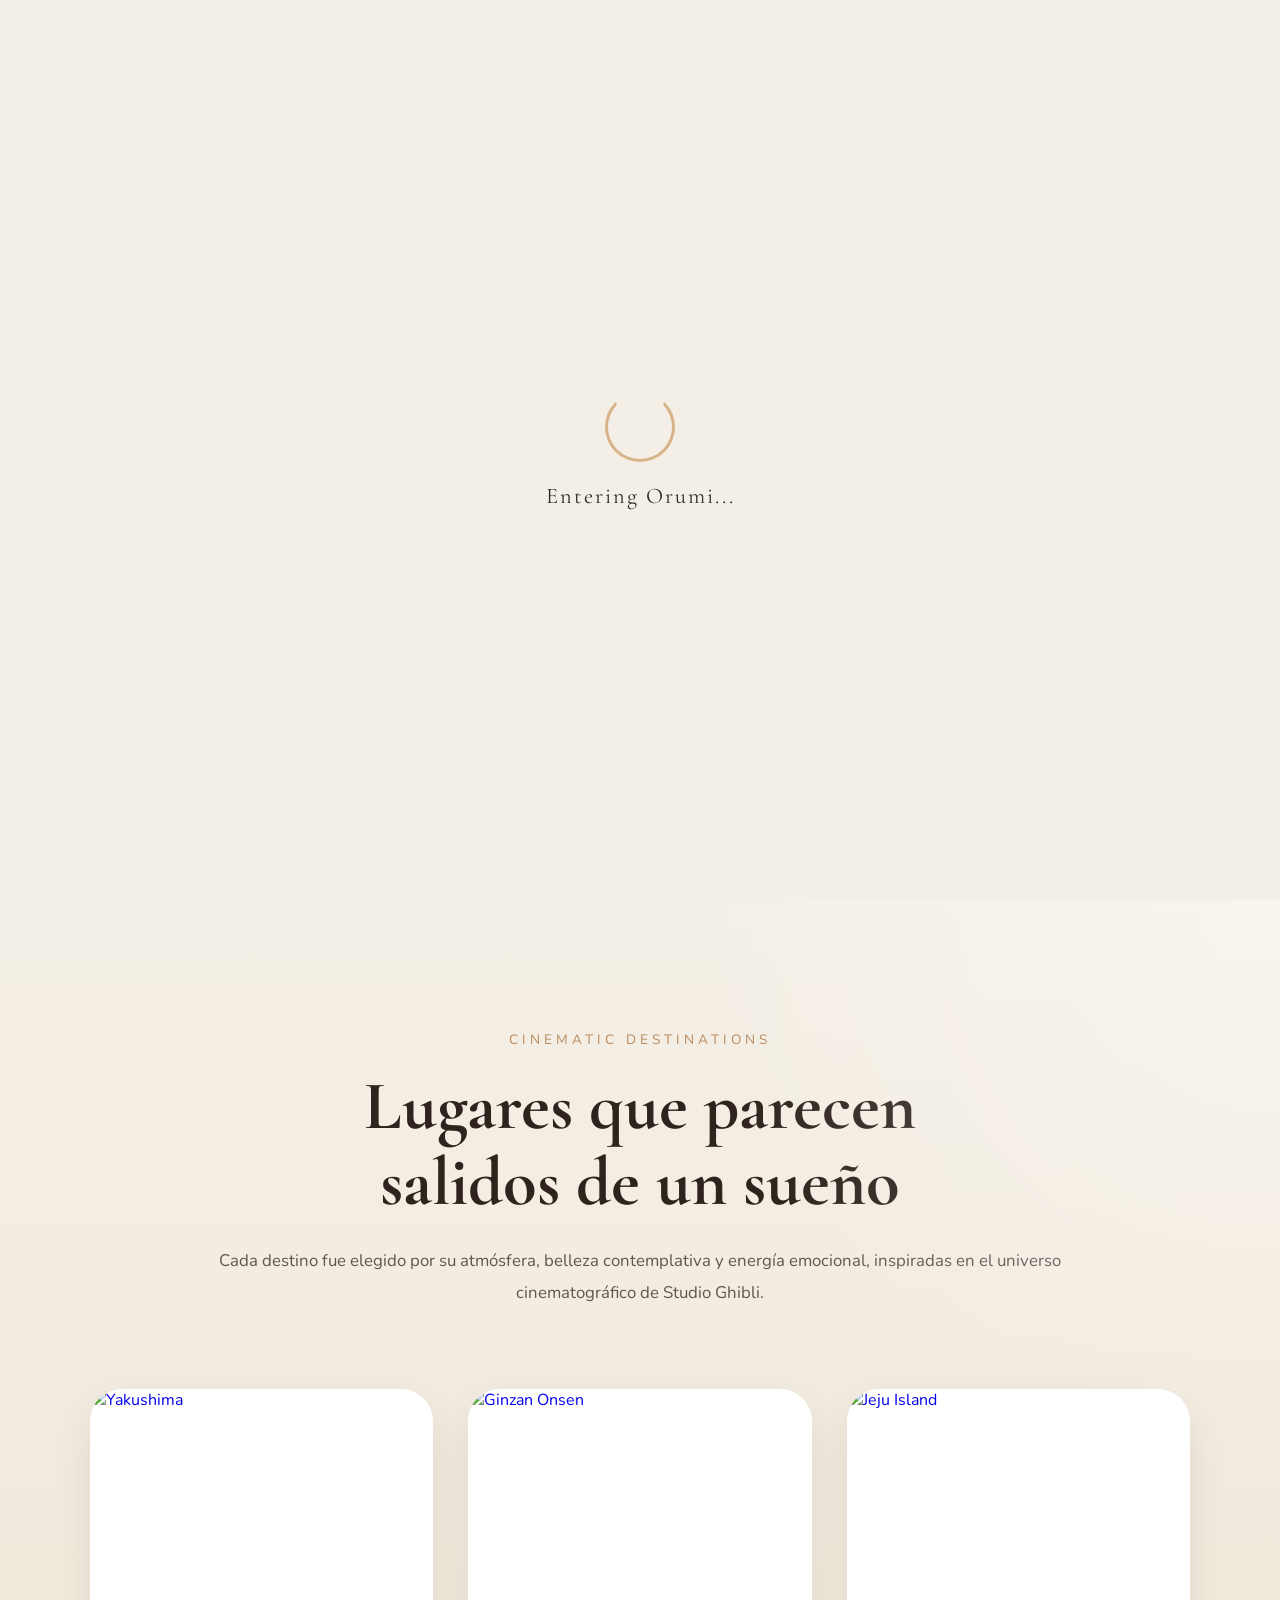
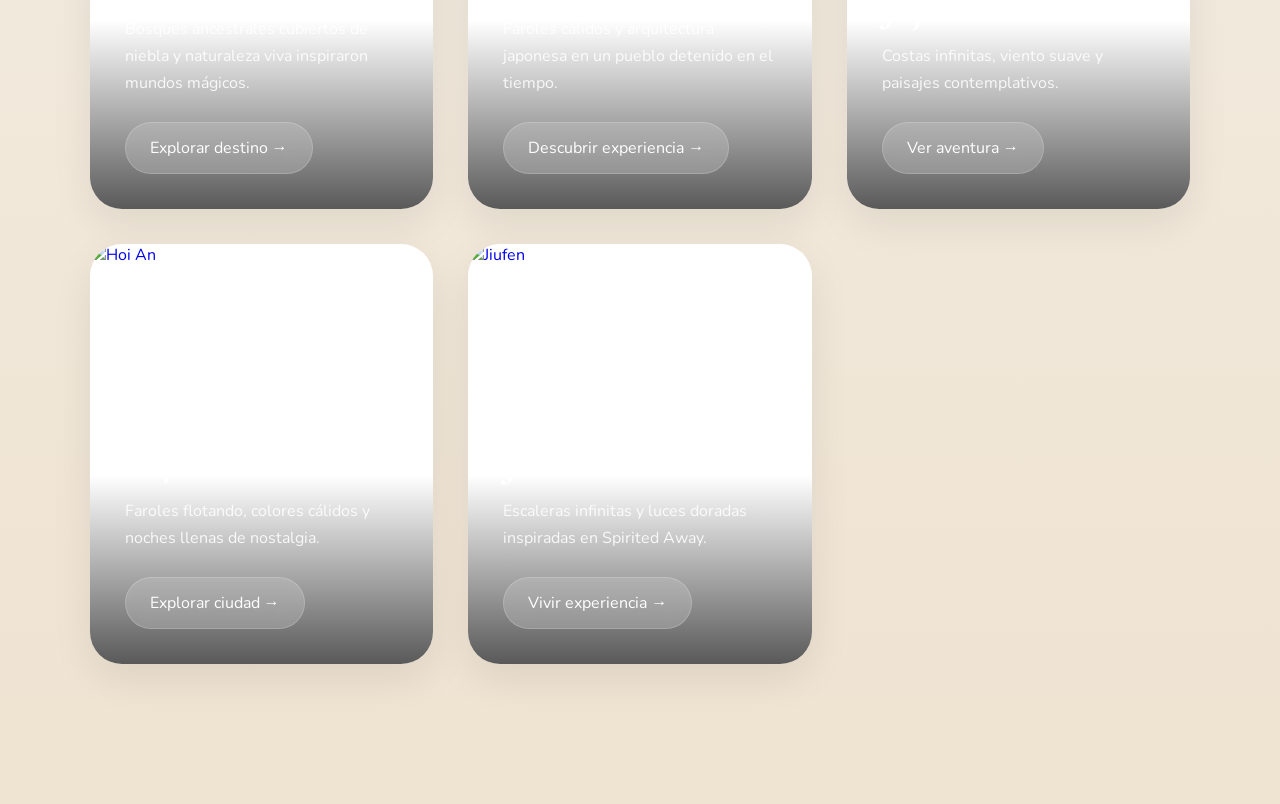
==== index.html @ fa443b03 "Update index.html" ====
<!DOCTYPE html>
<html lang="es">

<head>

  <meta charset="UTF-8">

  <meta
    name="viewport"
    content="width=device-width, initial-scale=1.0"
  >

  <title>
    Orumi Journeys | Slow journeys, lasting memories
  </title>

  <!-- ================= FUENTES ================= -->

  <link rel="preconnect" href="https://fonts.googleapis.com">

  <link
    rel="preconnect"
    href="https://fonts.gstatic.com"
    crossorigin
  >

  <link
    href="https://fonts.googleapis.com/css2?family=Cormorant+Garamond:wght@300;400;600&family=Nunito:wght@300;400;600&display=swap"
    rel="stylesheet"
  >

  <!-- ================= CSS ================= -->

  <link rel="stylesheet" href="style.css">

</head>

<body>

  <!-- ================= LOADER ================= -->

  <div class="loader" id="loader">

    <div class="flower"></div>

    <p>Entering Orumi...</p>

  </div>

  <!-- ================= HEADER ================= -->

  <header class="header">

    <div class="logo">
      Orumi Journeys
    </div>

    <div class="menu-toggle" id="toggle">

      <span></span>
      <span></span>
      <span></span>

    </div>

    <!-- ================= MENU ================= -->

    <nav class="menu" id="menu">

      <a href="index.html">Inicio</a>

      <a href="#">Destinos</a>

      <a href="#">Reserva</a>

      <a href="#">Sobre Nosotros</a>

      <a href="#">Contacto</a>

    </nav>

  </header>

  <!-- ================= HERO ================= -->

  <section class="hero">

    <div class="fog"></div>

    <div class="glow"></div>

    <div class="particles" id="particles"></div>

    <div class="leaves" id="leaves"></div>

    <!-- ================= CONTENT ================= -->

    <div class="hero-content">

      <p class="slogan">
        Slow journeys, lasting memories
      </p>

      <h1>
        Viajes tranquilos inspirados
        <br>
        en mundos mágicos
      </h1>

      <button class="btn">
        Reservar Ahora
      </button>

    </div>

  </section>
<!-- ================= DESTINATIONS ================= -->

  <section class="destinations">

    <!-- ================= INTRO ================= -->

    <div class="section-intro">

      <p class="section-mini">
        Cinematic Destinations
      </p>

      <h2 class="section-title">
        Lugares que parecen
        <br>
        salidos de un sueño
      </h2>

      <p class="section-text">

        Cada destino fue elegido por su atmósfera,
        belleza contemplativa y energía emocional,
        inspiradas en el universo cinematográfico
        de Studio Ghibli.

      </p>

    </div>

    <!-- ================= GRID ================= -->

    <div class="destination-grid">

      <!-- YAKUSHIMA -->

      <a
        href="yakushima.html"
        class="destination-card"
      >

        <div class="destination-image">

          <img
            src="https://images.unsplash.com/photo-1506744038136-46273834b3fb?q=80&w=1600&auto=format&fit=crop"
            alt="Yakushima"
          >

        </div>

        <div class="destination-content">

          <h3>Yakushima</h3>

          <p>
            Bosques ancestrales cubiertos de niebla
            y naturaleza viva inspiraron mundos mágicos.
          </p>

          <div class="destination-btn">
            Explorar destino →
          </div>

        </div>

      </a>

      <!-- GINZAN -->

      <a
        href="ginzan.html"
        class="destination-card"
      >

        <div class="destination-image">

          <img
            src="https://images.unsplash.com/photo-1516483638261-f4dbaf036963?q=80&w=1600&auto=format&fit=crop"
            alt="Ginzan Onsen"
          >

        </div>

        <div class="destination-content">

          <h3>Ginzan Onsen</h3>

          <p>
            Faroles cálidos y arquitectura japonesa
            en un pueblo detenido en el tiempo.
          </p>

          <div class="destination-btn">
            Descubrir experiencia →
          </div>

        </div>

      </a>

      <!-- JEJU -->

      <a
        href="jeju.html"
        class="destination-card"
      >

        <div class="destination-image">

          <img
            src="https://images.unsplash.com/photo-1507525428034-b723cf961d3e?q=80&w=1600&auto=format&fit=crop"
            alt="Jeju Island"
          >

        </div>

        <div class="destination-content">

          <h3>Jeju Island</h3>

          <p>
            Costas infinitas, viento suave
            y paisajes contemplativos.
          </p>

          <div class="destination-btn">
            Ver aventura →
          </div>

        </div>

      </a>

      <!-- HOI AN -->

      <a
        href="hoian.html"
        class="destination-card"
      >

        <div class="destination-image">

          <img
            src="https://images.unsplash.com/photo-1528127269322-539801943592?q=80&w=1600&auto=format&fit=crop"
            alt="Hoi An"
          >

        </div>

        <div class="destination-content">

          <h3>Hội An</h3>

          <p>
            Faroles flotando, colores cálidos
            y noches llenas de nostalgia.
          </p>

          <div class="destination-btn">
            Explorar ciudad →
          </div>

        </div>

      </a>

      <!-- JIUFEN -->

      <a
        href="jiufen.html"
        class="destination-card"
      >

        <div class="destination-image">

          <img
            src="https://images.unsplash.com/photo-1500530855697-b586d89ba3ee?q=80&w=1600&auto=format&fit=crop"
            alt="Jiufen"
          >

        </div>

        <div class="destination-content">

          <h3>Jiufen</h3>

          <p>
            Escaleras infinitas y luces doradas
            inspiradas en Spirited Away.
          </p>

          <div class="destination-btn">
            Vivir experiencia →
          </div>

        </div>

      </a>

    </div>

  </section>
  <!-- ================= JAVASCRIPT ================= -->

  <script src="script.js"></script>

</body>

</html>
---- style.css ----
*{
  margin:0;
  padding:0;
  box-sizing:border-box;
}

html{
  scroll-behavior:smooth;
}

body{
  font-family:'Nunito', sans-serif;
  background:#f4efe6;
  overflow-x:hidden;
  color:white;
}

/* ================= LOADER ================= */

.loader{
  position:fixed;
  inset:0;
  background:#f4efe6;
  display:flex;
  flex-direction:column;
  justify-content:center;
  align-items:center;
  z-index:9999;
  transition:1s;
}

.loader.hidden{
  opacity:0;
  visibility:hidden;
}

.flower{
  width:70px;
  height:70px;
  border:3px solid #d8b38a;
  border-top-color:transparent;
  border-radius:50%;
  animation:spin 2s linear infinite;
  margin-bottom:20px;
}

@keyframes spin{
  to{
    transform:rotate(360deg);
  }
}

.loader p{
  font-family:'Cormorant Garamond', serif;
  color:#2d2d2d;
  font-size:1.4rem;
  letter-spacing:2px;
}

/* ================= HEADER ================= */

.header{
  position:fixed;
  top:0;
  width:100%;
  display:flex;
  justify-content:space-between;
  align-items:center;
  padding:20px 25px;
  z-index:1000;
  background:linear-gradient(
    to bottom,
    rgba(0,0,0,0.35),
    transparent
  );
  backdrop-filter:blur(10px);
}

.logo{
  font-family:'Cormorant Garamond', serif;
  font-size:2.3rem;
  letter-spacing:2px;
}

/* ================= MENU ================= */

.menu-toggle{
  width:35px;
  height:25px;
  display:flex;
  flex-direction:column;
  justify-content:space-between;
  cursor:pointer;
}

.menu-toggle span{
  height:3px;
  background:white;
  border-radius:10px;
}

.menu{
  position:fixed;
  top:0;
  right:-100%;
  width:280px;
  height:100vh;
  background:rgba(15,15,15,0.96);
  backdrop-filter:blur(20px);
  padding-top:120px;
  transition:.5s;
  z-index:999;
}

.menu.active{
  right:0;
}

.menu a{
  display:block;
  padding:20px 40px;
  color:white;
  text-decoration:none;
  transition:.3s;
}

.menu a:hover{
  background:rgba(255,255,255,0.08);
  padding-left:55px;
}

/* ================= HERO ================= */

.hero{
  height:100vh;
  display:flex;
  justify-content:center;
  align-items:center;
  text-align:center;
  position:relative;
  background:
    linear-gradient(
      rgba(0,0,0,0.45),
      rgba(0,0,0,0.5)
    ),
    url('img/sunset-train.jpg');

  background-size:cover;
  background-position:center;
  background-attachment:fixed;
  overflow:hidden;
}

/* ================= FOG ================= */

.fog{
  position:absolute;
  inset:0;

  background:
    radial-gradient(
      circle at 30% 60%,
      rgba(255,255,255,0.06),
      transparent 40%
    ),

    radial-gradient(
      circle at 80% 40%,
      rgba(255,255,255,0.05),
      transparent 40%
    );

  animation:fogMove 20s linear infinite;
}

@keyframes fogMove{

  0%{
    transform:translateX(0);
  }

  50%{
    transform:translateX(-20px);
  }

  100%{
    transform:translateX(0);
  }
}

/* ================= GLOW ================= */

.glow{
  position:absolute;
  inset:0;

  background:
    radial-gradient(
      circle at 50% 70%,
      rgba(255,180,120,0.18),
      transparent 45%
    );

  pointer-events:none;
}

/* ================= HERO CONTENT ================= */

.hero-content{
  position:relative;
  z-index:3;
  max-width:800px;
  padding:20px;
  animation:fadeUp 2s ease;
}

.slogan{
  font-family:'Cormorant Garamond', serif;
  font-size:2rem;
  margin-bottom:20px;
  color:#f5e5d0;
}

.hero h1{
  font-size:3.5rem;
  font-weight:300;
  margin-bottom:35px;
  line-height:1.2;
}

/* ================= BUTTON ================= */

.btn{
  padding:16px 40px;
  border:none;
  border-radius:50px;
  background:#d8b38a;
  color:white;
  cursor:pointer;
  transition:.4s;
  box-shadow:
    0 15px 30px rgba(0,0,0,0.25);

  font-size:1rem;
}

.btn:hover{
  transform:translateY(-6px);
  background:#c89a6c;
}

/* ================= PARTICLES ================= */

.particles span,
.leaves span{
  position:absolute;
  bottom:-20px;
  border-radius:50%;
  animation:float linear infinite;
}

.particles span{
  width:6px;
  height:6px;
  background:rgba(255,255,255,0.4);
}

@keyframes float{

  from{
    transform:translateY(0);
    opacity:0;
  }

  to{
    transform:translateY(-120vh);
    opacity:1;
  }
}

/* ================= LEAVES ================= */

.leaves span{
  top:-10%;
  width:18px;
  height:18px;

  background:
    radial-gradient(
      circle,
      #ffdede,
      #ffbaba
    );

  border-radius:60% 40% 70% 30%;

  animation:leafFall linear infinite;
}

@keyframes leafFall{

  from{
    transform:
      translateY(-10vh)
      rotate(0deg);

    opacity:0;
  }

  to{
    transform:
      translateY(120vh)
      rotate(360deg);

    opacity:1;
  }
}

/* ================= FADE ================= */

@keyframes fadeUp{

  from{
    opacity:0;
    transform:translateY(30px);
  }

  to{
    opacity:1;
    transform:translateY(0);
  }
}

/* ================= RESPONSIVE ================= */

@media(max-width:768px){

  .hero{
    background-attachment:scroll;
  }

  .hero h1{
    font-size:2.2rem;
  }

  .slogan{
    font-size:1.4rem;
  }

  .logo{
    font-size:1.8rem;
  }

  .menu{
    width:100%;
  }

}

/* ================================================= */
/* ================= DESTINATIONS ================== */
/* ================================================= */

.destinations{

  position:relative;

  padding:
    130px 7%
    140px;

  background:
    linear-gradient(
      to bottom,
      #f4efe6 0%,
      #efe3d1 100%
    );

  overflow:hidden;
}

/* ================= LIGHT EFFECT ================= */

.destinations::before{

  content:"";

  position:absolute;

  inset:0;

  background:
    radial-gradient(
      circle at top right,
      rgba(255,255,255,0.35),
      transparent 30%
    );

  pointer-events:none;
}

/* ================= INTRO ================= */

.section-intro{

  max-width:850px;

  margin:auto;

  text-align:center;

  margin-bottom:80px;
}

.section-mini{

  color:#b8895d;

  letter-spacing:4px;

  text-transform:uppercase;

  font-size:.85rem;

  margin-bottom:20px;
}

.section-title{

  font-family:'Cormorant Garamond', serif;

  font-size:4.3rem;

  line-height:1.1;

  color:#2f241d;

  margin-bottom:25px;
}

.section-text{

  color:#5f5650;

  line-height:1.9;

  font-size:1.05rem;
}

/* ================= GRID ================= */

.destination-grid{

  display:grid;

  grid-template-columns:
    repeat(auto-fit,minmax(300px,1fr));

  gap:35px;
}

/* ================= CARD ================= */

.destination-card{

  position:relative;

  overflow:hidden;

  border-radius:32px;

  background:white;

  box-shadow:
    0 15px 40px rgba(0,0,0,0.08);

  transition:.7s;

  text-decoration:none;
}

.destination-card:hover{

  transform:
    translateY(-10px)
    scale(1.01);

  box-shadow:
    0 30px 70px rgba(0,0,0,0.14);
}

/* ================= IMAGE ================= */

.destination-image{

  height:420px;

  overflow:hidden;

  position:relative;
}

.destination-image::after{

  content:"";

  position:absolute;

  inset:0;

  background:
    linear-gradient(
      to top,
      rgba(0,0,0,0.65),
      transparent 45%
    );
}

.destination-image img{

  width:100%;

  height:100%;

  object-fit:cover;

  transition:1.3s;
}

.destination-card:hover img{

  transform:scale(1.08);
}

/* ================= CONTENT ================= */

.destination-content{

  position:absolute;

  bottom:0;

  left:0;

  width:100%;

  padding:35px;

  z-index:3;
}

.destination-content h3{

  font-family:'Cormorant Garamond', serif;

  font-size:2.5rem;

  margin-bottom:12px;

  color:white;
}

.destination-content p{

  color:rgba(255,255,255,0.88);

  line-height:1.7;

  margin-bottom:25px;
}

/* ================= BUTTON ================= */

.destination-btn{

  display:inline-flex;

  align-items:center;

  gap:10px;

  padding:
    14px 24px;

  border-radius:50px;

  background:
    rgba(255,255,255,0.18);

  backdrop-filter:blur(12px);

  color:white;

  text-decoration:none;

  transition:.4s;

  border:
    1px solid rgba(255,255,255,0.18);
}

.destination-btn:hover{

  background:
    rgba(255,255,255,0.28);

  transform:translateX(5px);
}

/* ================= RESPONSIVE ================= */

@media(max-width:768px){

  .destinations{

    padding:
      100px 6%
      120px;
  }

  .section-title{

    font-size:2.8rem;
  }

  .destination-image{

    height:360px;
  }

}
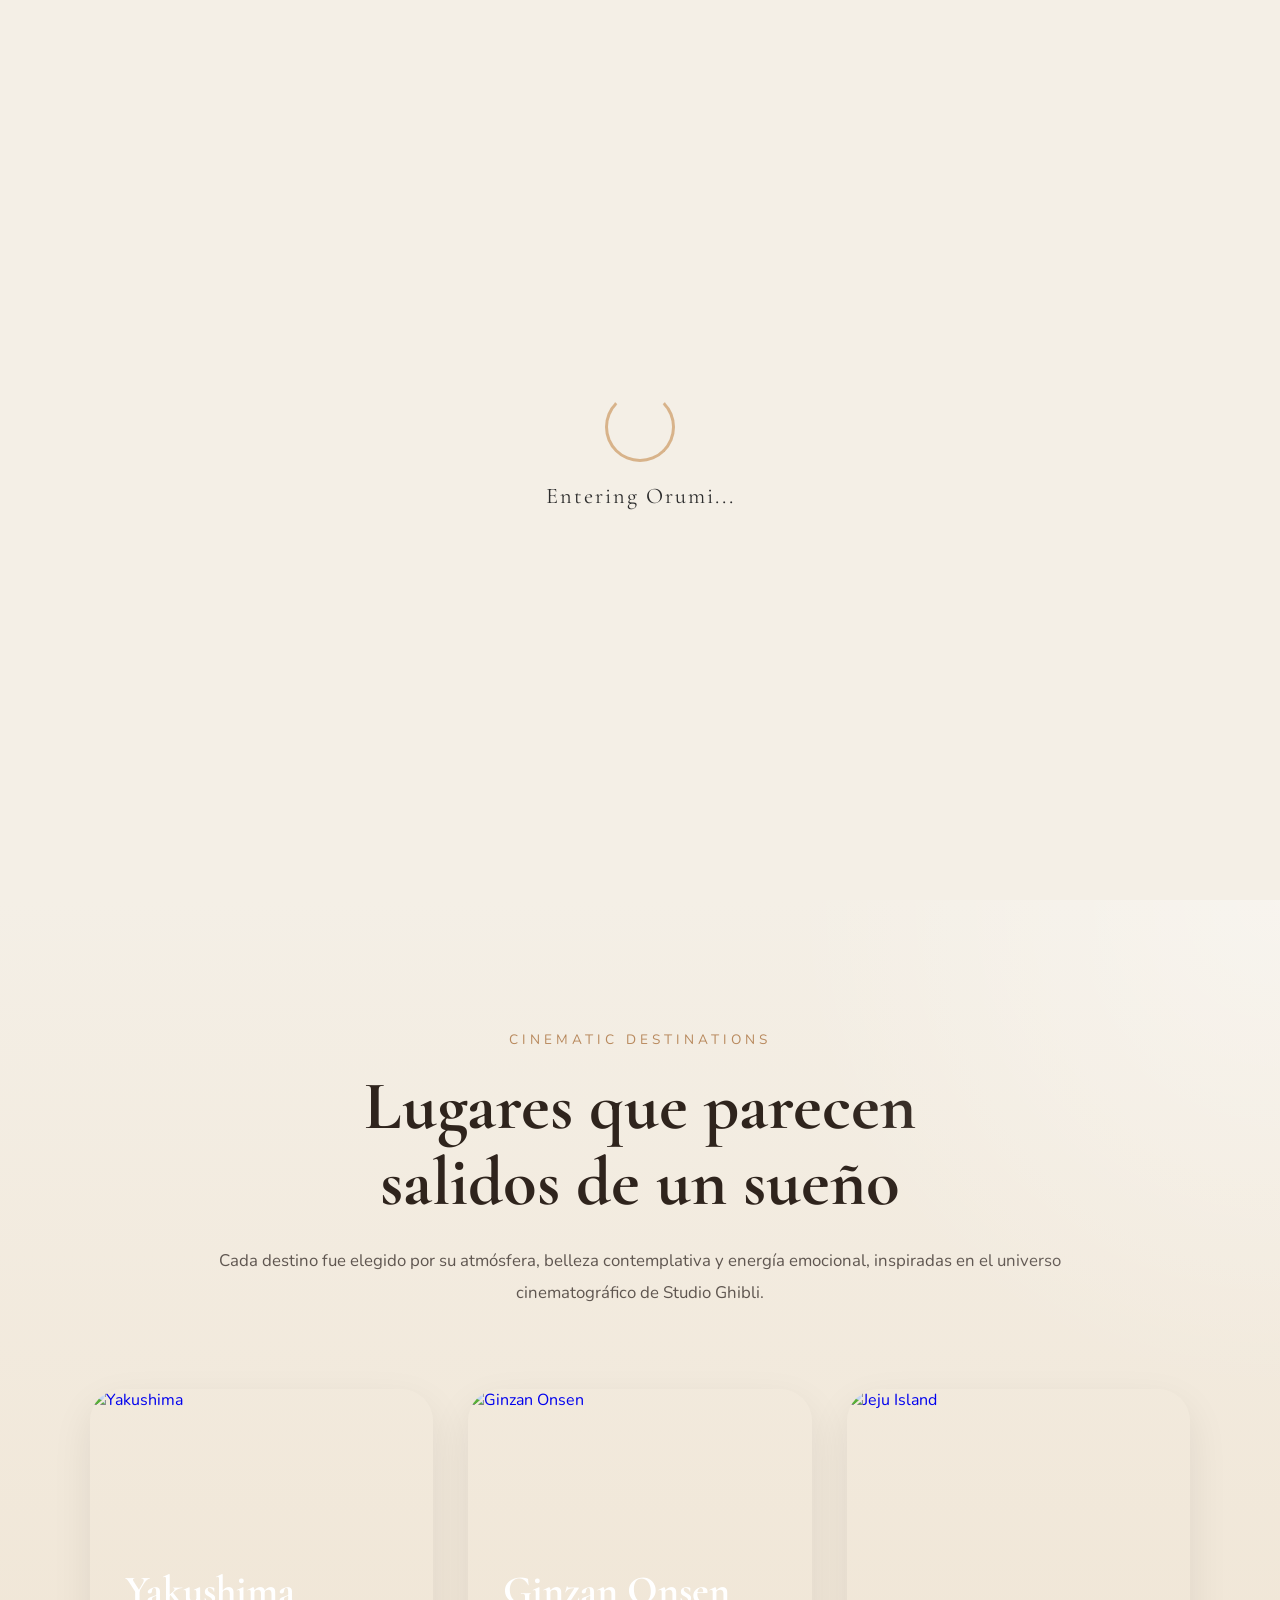
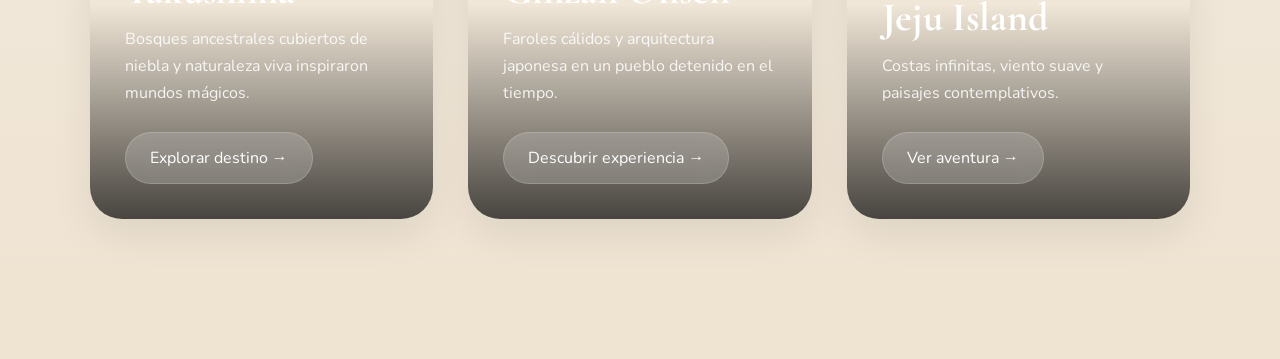
==== commit 2a7f2988: "Update index.html" ====
--- a/index.html
+++ b/index.html
@@ -114,11 +114,10 @@
     </div>
 
   </section>
-<!-- ================= DESTINATIONS ================= -->
+
+  <!-- ================= DESTINATIONS ================= -->
 
   <section class="destinations">
-
-    <!-- ================= INTRO ================= -->
 
     <div class="section-intro">
 
@@ -246,75 +245,10 @@
 
       </a>
 
-      <!-- HOI AN -->
-
-      <a
-        href="hoian.html"
-        class="destination-card"
-      >
-
-        <div class="destination-image">
-
-          <img
-            src="https://images.unsplash.com/photo-1528127269322-539801943592?q=80&w=1600&auto=format&fit=crop"
-            alt="Hoi An"
-          >
-
-        </div>
-
-        <div class="destination-content">
-
-          <h3>Hội An</h3>
-
-          <p>
-            Faroles flotando, colores cálidos
-            y noches llenas de nostalgia.
-          </p>
-
-          <div class="destination-btn">
-            Explorar ciudad →
-          </div>
-
-        </div>
-
-      </a>
-
-      <!-- JIUFEN -->
-
-      <a
-        href="jiufen.html"
-        class="destination-card"
-      >
-
-        <div class="destination-image">
-
-          <img
-            src="https://images.unsplash.com/photo-1500530855697-b586d89ba3ee?q=80&w=1600&auto=format&fit=crop"
-            alt="Jiufen"
-          >
-
-        </div>
-
-        <div class="destination-content">
-
-          <h3>Jiufen</h3>
-
-          <p>
-            Escaleras infinitas y luces doradas
-            inspiradas en Spirited Away.
-          </p>
-
-          <div class="destination-btn">
-            Vivir experiencia →
-          </div>
-
-        </div>
-
-      </a>
-
     </div>
 
   </section>
+
   <!-- ================= JAVASCRIPT ================= -->
 
   <script src="script.js"></script>
--- a/style.css
+++ b/style.css
@@ -1,3 +1,6 @@
+/* ================================================= */
+/* ===================== RESET ===================== */
+/* ================================================= */
 
 *{
   margin:0;
@@ -16,7 +19,9 @@
   color:white;
 }
 
-/* ================= LOADER ================= */
+/* ================================================= */
+/* ===================== LOADER ==================== */
+/* ================================================= */
 
 .loader{
   position:fixed;
@@ -58,7 +63,9 @@
   letter-spacing:2px;
 }
 
-/* ================= HEADER ================= */
+/* ================================================= */
+/* ===================== HEADER ==================== */
+/* ================================================= */
 
 .header{
   position:fixed;
@@ -69,11 +76,14 @@
   align-items:center;
   padding:20px 25px;
   z-index:1000;
-  background:linear-gradient(
-    to bottom,
-    rgba(0,0,0,0.35),
-    transparent
-  );
+
+  background:
+    linear-gradient(
+      to bottom,
+      rgba(0,0,0,0.35),
+      transparent
+    );
+
   backdrop-filter:blur(10px);
 }
 
@@ -83,7 +93,9 @@
   letter-spacing:2px;
 }
 
-/* ================= MENU ================= */
+/* ================================================= */
+/* ====================== MENU ===================== */
+/* ================================================= */
 
 .menu-toggle{
   width:35px;
@@ -106,10 +118,16 @@
   right:-100%;
   width:280px;
   height:100vh;
-  background:rgba(15,15,15,0.96);
+
+  background:
+    rgba(15,15,15,0.96);
+
   backdrop-filter:blur(20px);
+
   padding-top:120px;
+
   transition:.5s;
+
   z-index:999;
 }
 
@@ -130,15 +148,20 @@
   padding-left:55px;
 }
 
-/* ================= HERO ================= */
+/* ================================================= */
+/* ====================== HERO ===================== */
+/* ================================================= */
 
 .hero{
   height:100vh;
+
   display:flex;
   justify-content:center;
   align-items:center;
   text-align:center;
+
   position:relative;
+
   background:
     linear-gradient(
       rgba(0,0,0,0.45),
@@ -149,10 +172,13 @@
   background-size:cover;
   background-position:center;
   background-attachment:fixed;
+
   overflow:hidden;
 }
 
-/* ================= FOG ================= */
+/* ================================================= */
+/* ======================= FOG ===================== */
+/* ================================================= */
 
 .fog{
   position:absolute;
@@ -189,7 +215,9 @@
   }
 }
 
-/* ================= GLOW ================= */
+/* ================================================= */
+/* ====================== GLOW ===================== */
+/* ================================================= */
 
 .glow{
   position:absolute;
@@ -205,7 +233,9 @@
   pointer-events:none;
 }
 
-/* ================= HERO CONTENT ================= */
+/* ================================================= */
+/* ================== HERO CONTENT ================= */
+/* ================================================= */
 
 .hero-content{
   position:relative;
@@ -225,11 +255,13 @@
 .hero h1{
   font-size:3.5rem;
   font-weight:300;
+  line-height:1.2;
   margin-bottom:35px;
-  line-height:1.2;
-}
-
-/* ================= BUTTON ================= */
+}
+
+/* ================================================= */
+/* ===================== BUTTON ==================== */
+/* ================================================= */
 
 .btn{
   padding:16px 40px;
@@ -239,6 +271,7 @@
   color:white;
   cursor:pointer;
   transition:.4s;
+
   box-shadow:
     0 15px 30px rgba(0,0,0,0.25);
 
@@ -250,7 +283,9 @@
   background:#c89a6c;
 }
 
-/* ================= PARTICLES ================= */
+/* ================================================= */
+/* ==================== PARTICLES ================== */
+/* ================================================= */
 
 .particles span,
 .leaves span{
@@ -279,7 +314,9 @@
   }
 }
 
-/* ================= LEAVES ================= */
+/* ================================================= */
+/* ===================== LEAVES ==================== */
+/* ================================================= */
 
 .leaves span{
   top:-10%;
@@ -317,7 +354,9 @@
   }
 }
 
-/* ================= FADE ================= */
+/* ================================================= */
+/* ====================== FADE ===================== */
+/* ================================================= */
 
 @keyframes fadeUp{
 
@@ -332,38 +371,11 @@
   }
 }
 
-/* ================= RESPONSIVE ================= */
-
-@media(max-width:768px){
-
-  .hero{
-    background-attachment:scroll;
-  }
-
-  .hero h1{
-    font-size:2.2rem;
-  }
-
-  .slogan{
-    font-size:1.4rem;
-  }
-
-  .logo{
-    font-size:1.8rem;
-  }
-
-  .menu{
-    width:100%;
-  }
-
-}
-
 /* ================================================= */
 /* ================= DESTINATIONS ================== */
 /* ================================================= */
 
 .destinations{
-
   position:relative;
 
   padding:
@@ -380,10 +392,7 @@
   overflow:hidden;
 }
 
-/* ================= LIGHT EFFECT ================= */
-
 .destinations::before{
-
   content:"";
 
   position:absolute;
@@ -403,55 +412,37 @@
 /* ================= INTRO ================= */
 
 .section-intro{
-
   max-width:850px;
-
   margin:auto;
-
   text-align:center;
-
   margin-bottom:80px;
 }
 
 .section-mini{
-
   color:#b8895d;
-
   letter-spacing:4px;
-
   text-transform:uppercase;
-
   font-size:.85rem;
-
   margin-bottom:20px;
 }
 
 .section-title{
-
   font-family:'Cormorant Garamond', serif;
-
   font-size:4.3rem;
-
   line-height:1.1;
-
   color:#2f241d;
-
   margin-bottom:25px;
 }
 
 .section-text{
-
   color:#5f5650;
-
   line-height:1.9;
-
   font-size:1.05rem;
 }
 
 /* ================= GRID ================= */
 
 .destination-grid{
-
   display:grid;
 
   grid-template-columns:
@@ -463,25 +454,25 @@
 /* ================= CARD ================= */
 
 .destination-card{
-
   position:relative;
 
   overflow:hidden;
 
   border-radius:32px;
 
-  background:white;
+  min-height:430px;
+
+  display:block;
+
+  text-decoration:none;
 
   box-shadow:
     0 15px 40px rgba(0,0,0,0.08);
 
   transition:.7s;
-
-  text-decoration:none;
 }
 
 .destination-card:hover{
-
   transform:
     translateY(-10px)
     scale(1.01);
@@ -493,91 +484,64 @@
 /* ================= IMAGE ================= */
 
 .destination-image{
-
-  height:420px;
-
-  overflow:hidden;
-
-  position:relative;
+  position:absolute;
+  inset:0;
 }
 
 .destination-image::after{
-
   content:"";
 
   position:absolute;
-
   inset:0;
 
   background:
     linear-gradient(
       to top,
-      rgba(0,0,0,0.65),
-      transparent 45%
+      rgba(0,0,0,0.7),
+      transparent 50%
     );
 }
 
 .destination-image img{
-
   width:100%;
-
   height:100%;
-
   object-fit:cover;
-
   transition:1.3s;
 }
 
 .destination-card:hover img{
-
   transform:scale(1.08);
 }
 
 /* ================= CONTENT ================= */
 
 .destination-content{
-
   position:absolute;
-
   bottom:0;
-
   left:0;
-
   width:100%;
-
   padding:35px;
-
   z-index:3;
 }
 
 .destination-content h3{
-
   font-family:'Cormorant Garamond', serif;
-
   font-size:2.5rem;
-
   margin-bottom:12px;
-
   color:white;
 }
 
 .destination-content p{
-
   color:rgba(255,255,255,0.88);
-
   line-height:1.7;
-
   margin-bottom:25px;
 }
 
 /* ================= BUTTON ================= */
 
 .destination-btn{
-
   display:inline-flex;
-
   align-items:center;
-
   gap:10px;
 
   padding:
@@ -592,8 +556,6 @@
 
   color:white;
 
-  text-decoration:none;
-
   transition:.4s;
 
   border:
@@ -601,32 +563,50 @@
 }
 
 .destination-btn:hover{
-
   background:
     rgba(255,255,255,0.28);
 
   transform:translateX(5px);
 }
 
-/* ================= RESPONSIVE ================= */
+/* ================================================= */
+/* ==================== RESPONSIVE ================= */
+/* ================================================= */
 
 @media(max-width:768px){
 
+  .hero{
+    background-attachment:scroll;
+  }
+
+  .hero h1{
+    font-size:2.2rem;
+  }
+
+  .slogan{
+    font-size:1.4rem;
+  }
+
+  .logo{
+    font-size:1.8rem;
+  }
+
+  .menu{
+    width:100%;
+  }
+
   .destinations{
-
     padding:
       100px 6%
       120px;
   }
 
   .section-title{
-
     font-size:2.8rem;
   }
 
-  .destination-image{
-
-    height:360px;
-  }
-
-}
+  .destination-card{
+    min-height:340px;
+  }
+
+}
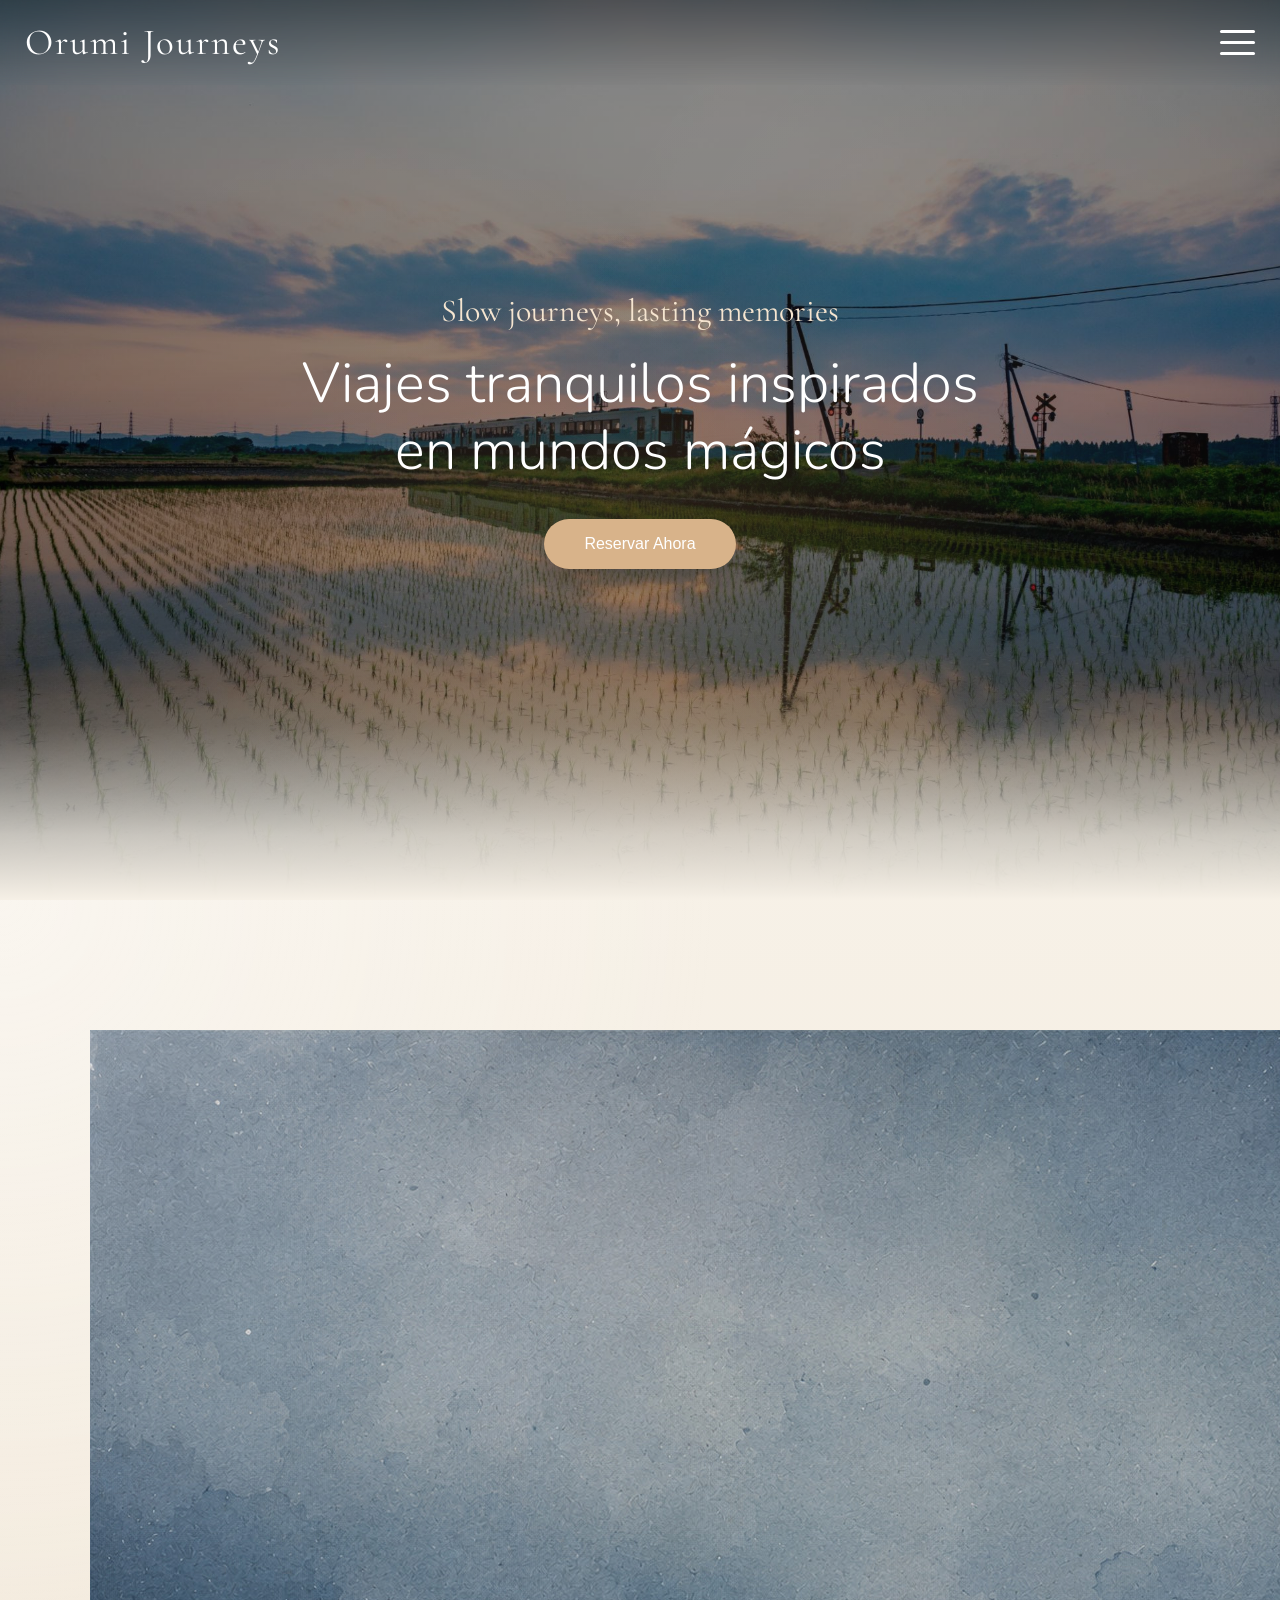
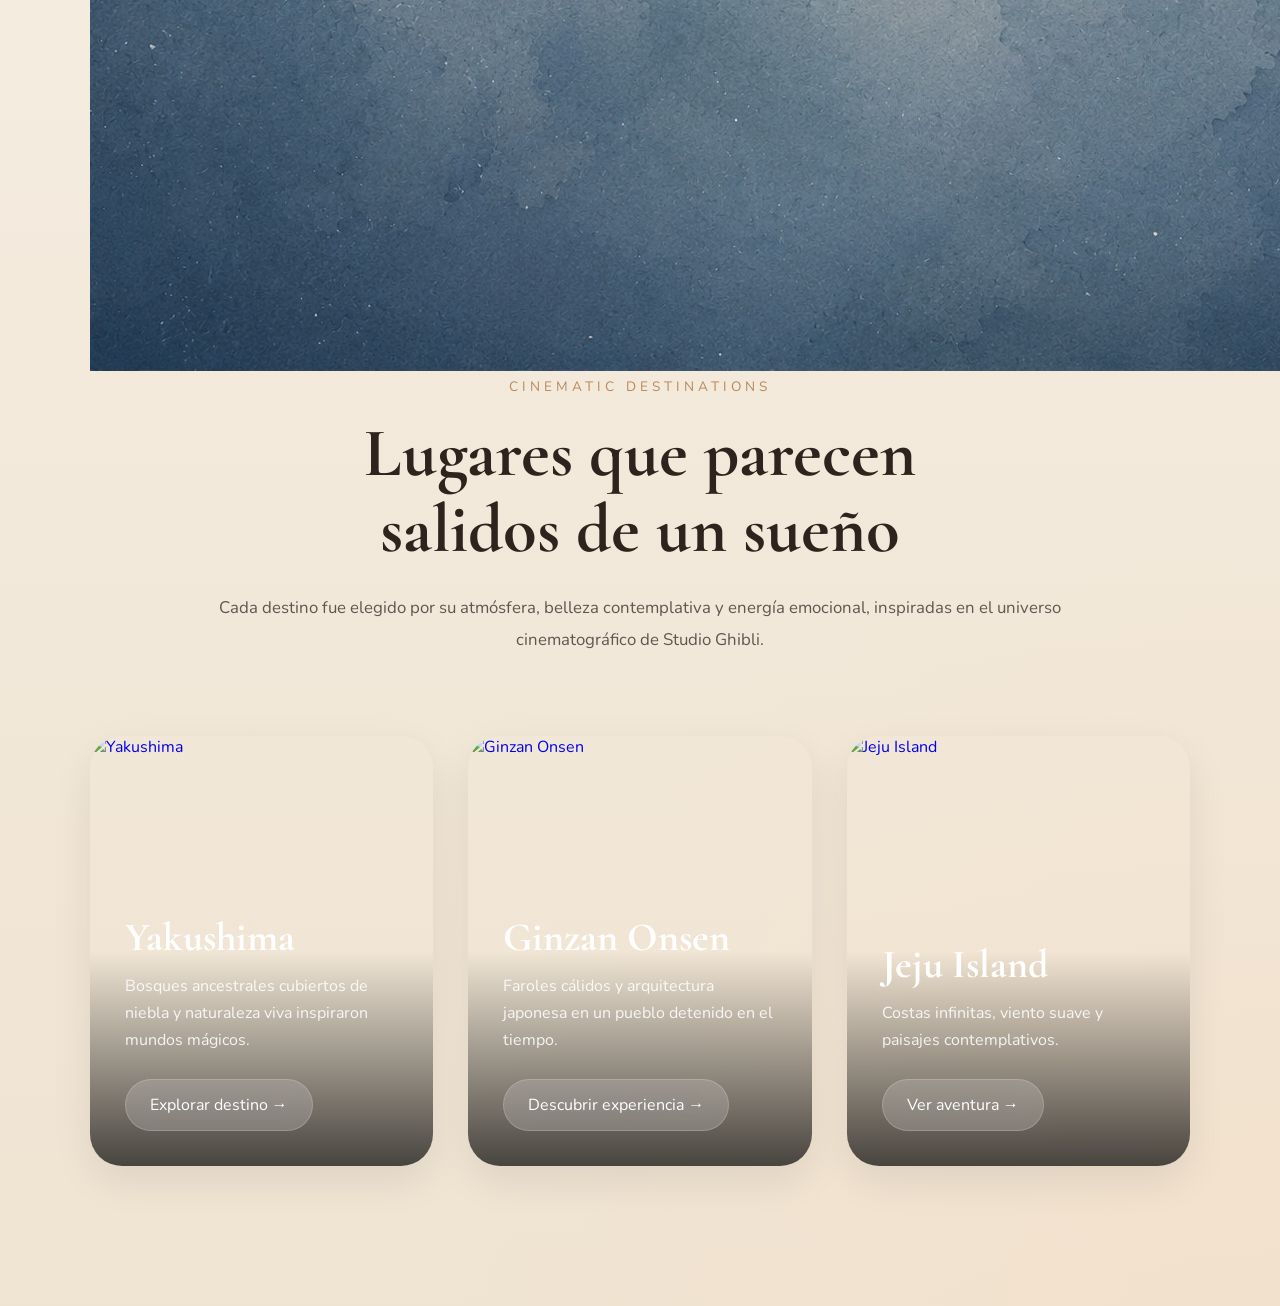
==== commit c48699d9: "Update index.html" ====
--- a/index.html
+++ b/index.html
@@ -119,6 +119,15 @@
 
   <section class="destinations">
 
+  <div class="destinations-background">
+
+    <img
+      src="img/background-texture.jpg"
+      alt="Background Texture"
+    >
+
+  </div>
+
     <div class="section-intro">
 
       <p class="section-mini">
--- a/style.css
+++ b/style.css
@@ -174,6 +174,40 @@
   background-attachment:fixed;
 
   overflow:hidden;
+
+  isolation:isolate;
+}
+
+/* ================================================= */
+/* ============ HERO CINEMATIC TRANSITION ========== */
+/* ================================================= */
+
+.hero::after{
+
+  content:"";
+
+  position:absolute;
+
+  left:0;
+  bottom:-1px;
+
+  width:100%;
+  height:220px;
+
+  z-index:2;
+
+  background:
+
+    linear-gradient(
+      to bottom,
+      rgba(244,239,230,0) 0%,
+      rgba(244,239,230,0.12) 20%,
+      rgba(244,239,230,0.4) 40%,
+      rgba(244,239,230,0.78) 70%,
+      #f7f1e7 100%
+    );
+
+  pointer-events:none;
 }
 
 /* ================================================= */
@@ -240,8 +274,13 @@
 .hero-content{
   position:relative;
   z-index:3;
+
   max-width:800px;
+
   padding:20px;
+
+  margin-top:-40px;
+
   animation:fadeUp 2s ease;
 }
 
@@ -376,23 +415,45 @@
 /* ================================================= */
 
 .destinations{
+
   position:relative;
 
   padding:
     130px 7%
     140px;
 
-  background:
+  overflow:hidden;
+
+  background-image:
+
     linear-gradient(
-      to bottom,
-      #f4efe6 0%,
-      #efe3d1 100%
-    );
-
-  overflow:hidden;
-}
+      rgba(247,241,231,0.84),
+      rgba(239,226,207,0.88)
+    ),
+
+    url("img/background.jpg") ;
+
+  background-size:
+    cover,
+    cover;
+
+  background-position:
+    center,
+    center;
+
+  background-repeat:
+    no-repeat,
+    no-repeat;
+
+  background-attachment:
+    scroll,
+    fixed;
+}
+
+/* ================= LIGHTS ================= */
 
 .destinations::before{
+
   content:"";
 
   position:absolute;
@@ -400,11 +461,38 @@
   inset:0;
 
   background:
+
     radial-gradient(
-      circle at top right,
+      circle at top left,
       rgba(255,255,255,0.35),
       transparent 30%
+    ),
+
+    radial-gradient(
+      circle at bottom right,
+      rgba(255,210,170,0.15),
+      transparent 35%
     );
+
+  pointer-events:none;
+}
+
+/* ================= FILM GRAIN ================= */
+
+.destinations::after{
+
+  content:"";
+
+  position:absolute;
+
+  inset:0;
+
+  background-image:
+    url("https://www.transparenttextures.com/patterns/rice-paper-3.png");
+
+  opacity:.18;
+
+  mix-blend-mode:soft-light;
 
   pointer-events:none;
 }
@@ -449,6 +537,9 @@
     repeat(auto-fit,minmax(300px,1fr));
 
   gap:35px;
+
+  position:relative;
+  z-index:2;
 }
 
 /* ================= CARD ================= */
@@ -599,6 +690,10 @@
     padding:
       100px 6%
       120px;
+
+    background-attachment:
+      scroll,
+      scroll;
   }
 
   .section-title{
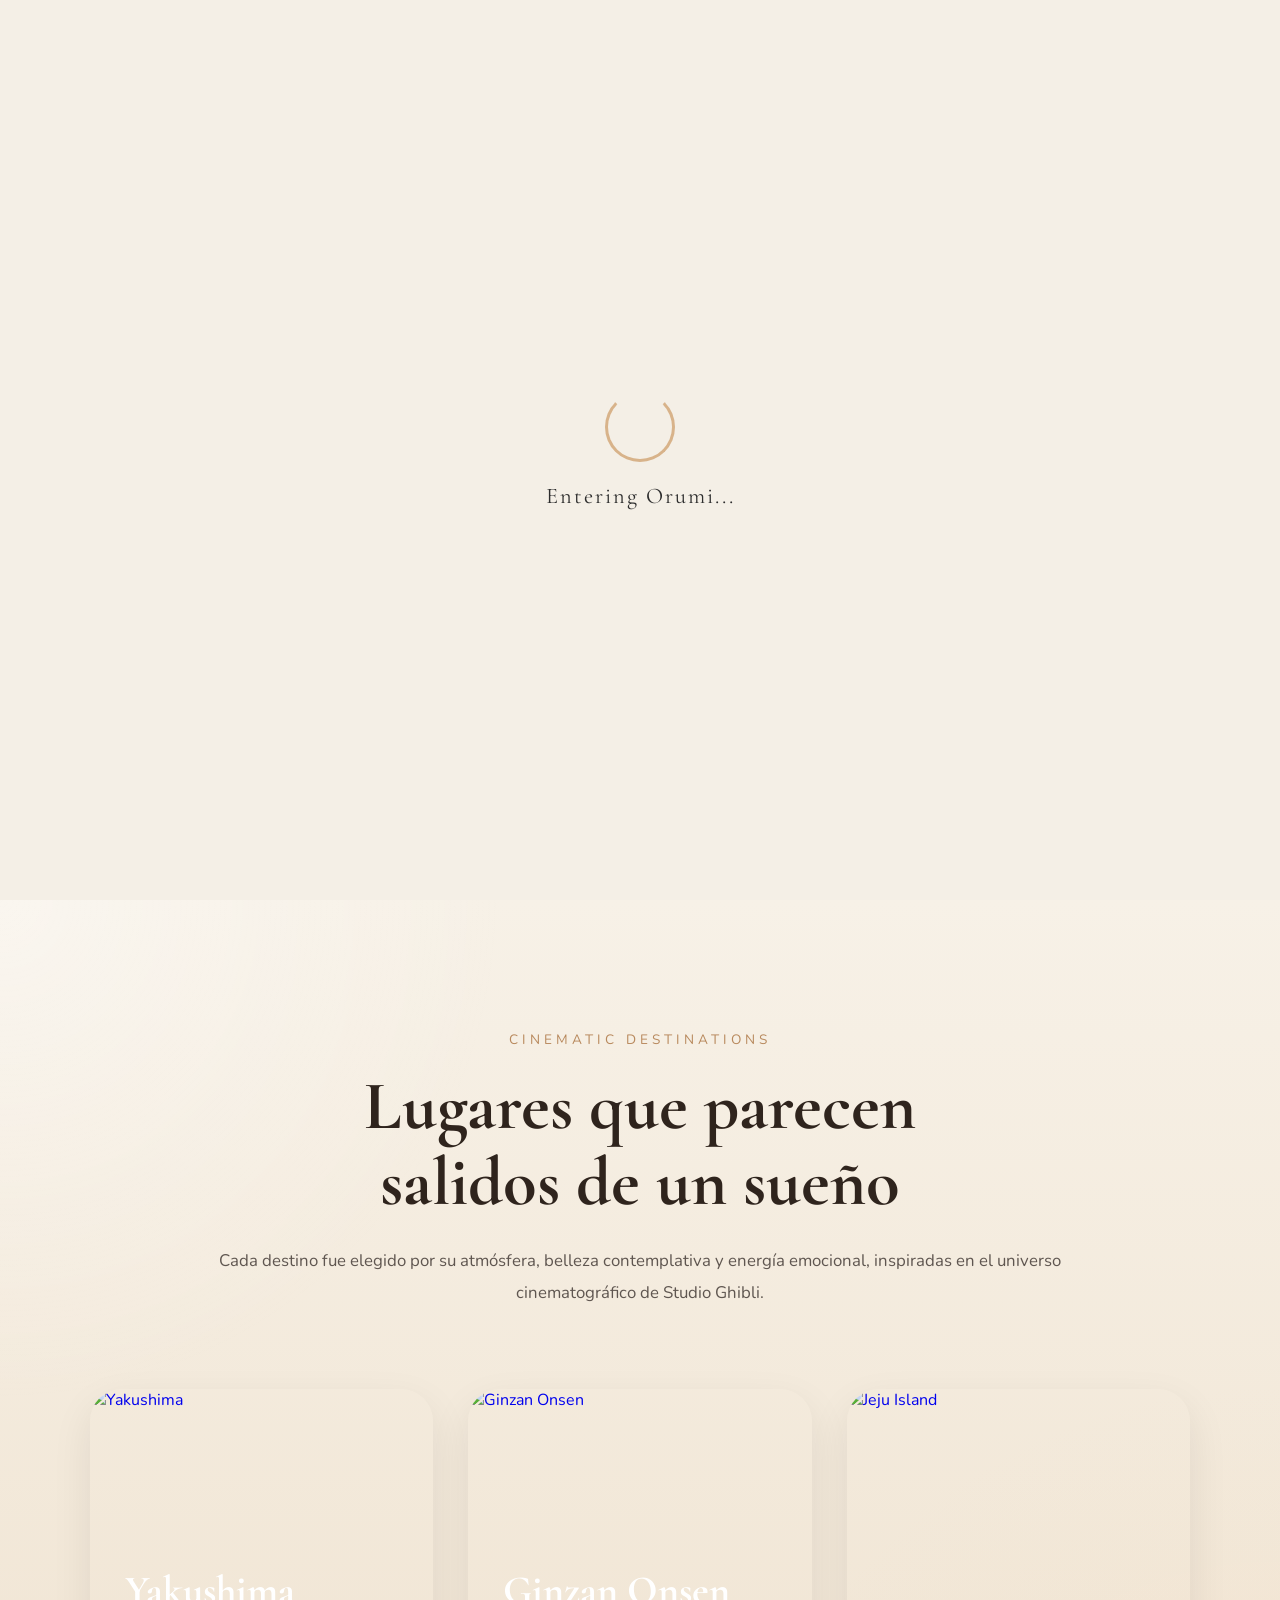
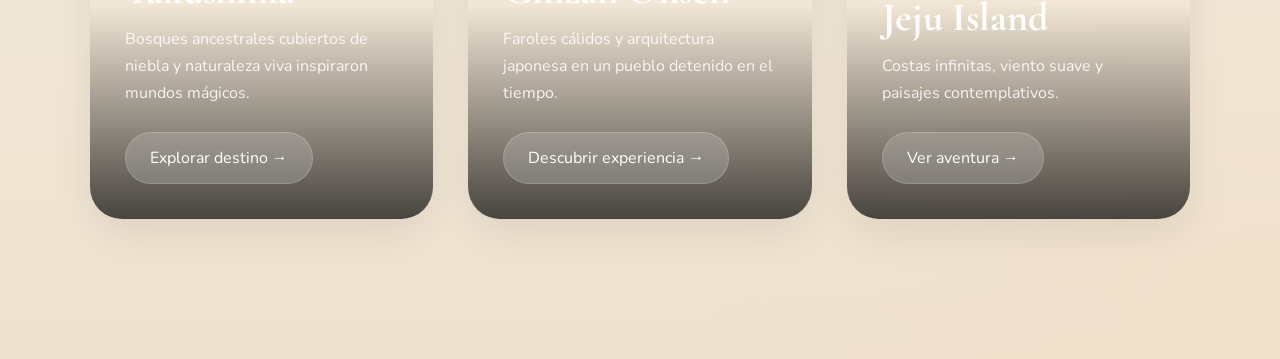
==== commit dd7a871a: "Update index.html" ====
--- a/index.html
+++ b/index.html
@@ -119,16 +119,7 @@
 
   <section class="destinations">
 
-  <div class="destinations-background">
-
-    <img
-      src="img/background-texture.jpg"
-      alt="Background Texture"
-    >
-
-  </div>
-
-    <div class="section-intro">
+      <div class="section-intro">
 
       <p class="section-mini">
         Cinematic Destinations
--- a/style.css
+++ b/style.css
@@ -201,9 +201,9 @@
     linear-gradient(
       to bottom,
       rgba(244,239,230,0) 0%,
-      rgba(244,239,230,0.12) 20%,
-      rgba(244,239,230,0.4) 40%,
-      rgba(244,239,230,0.78) 70%,
+      rgba(244,239,230,0.15) 25%,
+      rgba(244,239,230,0.45) 55%,
+      rgba(244,239,230,0.82) 78%,
       #f7f1e7 100%
     );
 
@@ -424,33 +424,45 @@
 
   overflow:hidden;
 
-  background-image:
-
+  background:
     linear-gradient(
-      rgba(247,241,231,0.84),
-      rgba(239,226,207,0.88)
-    ),
-
-    url("img/background.jpg") ;
-
-  background-size:
-    cover,
-    cover;
-
-  background-position:
-    center,
-    center;
-
-  background-repeat:
-    no-repeat,
-    no-repeat;
-
-  background-attachment:
-    scroll,
-    fixed;
-}
-
-/* ================= LIGHTS ================= */
+      to bottom,
+      #f7f1e7,
+      #efe2cf
+    );
+}
+
+/* ================= BACKGROUND IMAGE ================= */
+
+.destinations-background{
+
+  position:absolute;
+
+  inset:0;
+
+  z-index:0;
+
+  overflow:hidden;
+}
+
+.destinations-background img{
+
+  width:100%;
+  height:100%;
+
+  object-fit:cover;
+
+  opacity:.06;
+
+  filter:
+    blur(14px)
+    saturate(80%)
+    brightness(110%);
+
+  transform:scale(1.12);
+}
+
+/* ================= LIGHT ================= */
 
 .destinations::before{
 
@@ -470,7 +482,7 @@
 
     radial-gradient(
       circle at bottom right,
-      rgba(255,210,170,0.15),
+      rgba(255,210,170,0.12),
       transparent 35%
     );
 
@@ -490,7 +502,7 @@
   background-image:
     url("https://www.transparenttextures.com/patterns/rice-paper-3.png");
 
-  opacity:.18;
+  opacity:.12;
 
   mix-blend-mode:soft-light;
 
@@ -500,9 +512,16 @@
 /* ================= INTRO ================= */
 
 .section-intro{
+
+  position:relative;
+  z-index:2;
+
   max-width:850px;
+
   margin:auto;
+
   text-align:center;
+
   margin-bottom:80px;
 }
 
@@ -531,6 +550,7 @@
 /* ================= GRID ================= */
 
 .destination-grid{
+
   display:grid;
 
   grid-template-columns:
@@ -690,10 +710,6 @@
     padding:
       100px 6%
       120px;
-
-    background-attachment:
-      scroll,
-      scroll;
   }
 
   .section-title{
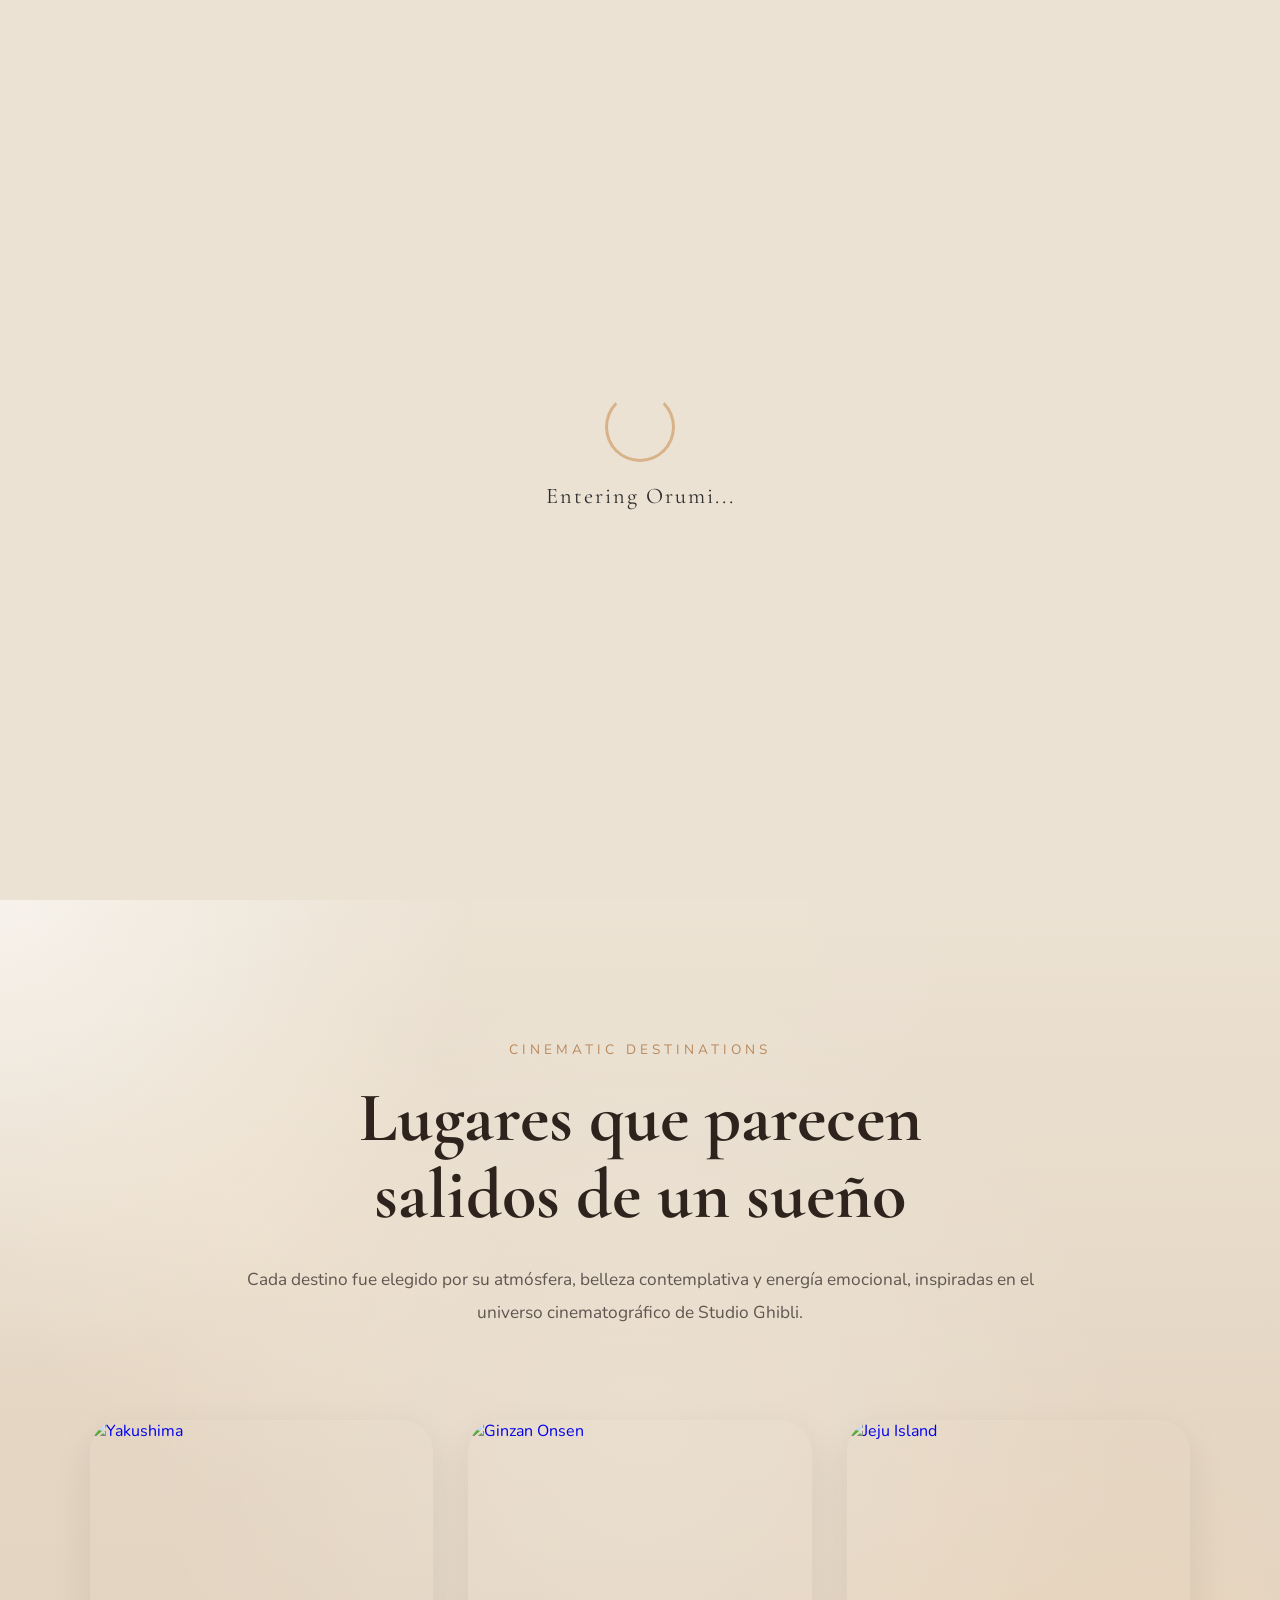
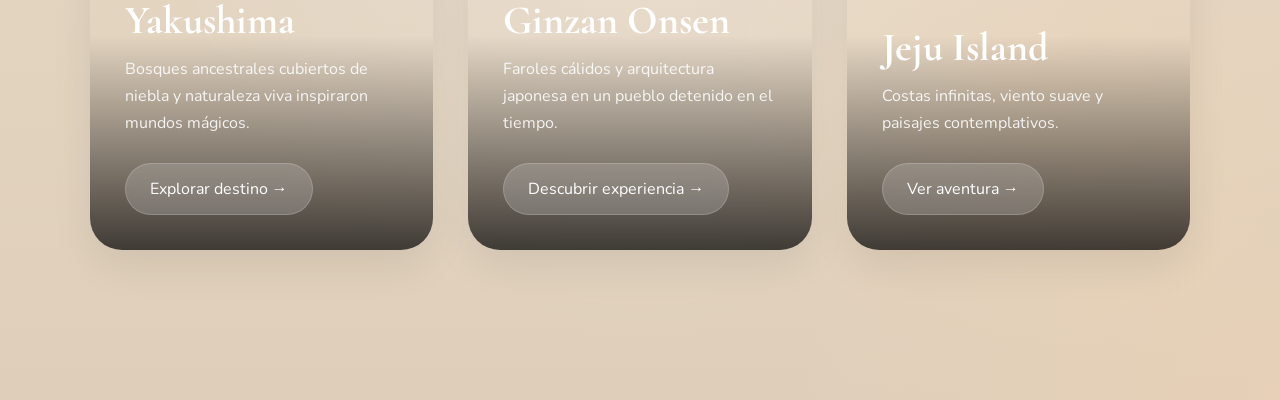
==== commit 48f597be: "Update index.html" ====
--- a/index.html
+++ b/index.html
@@ -37,7 +37,9 @@
 
 <body>
 
-  <!-- ================= LOADER ================= -->
+  <!-- ================================================= -->
+  <!-- ===================== LOADER ==================== -->
+  <!-- ================================================= -->
 
   <div class="loader" id="loader">
 
@@ -47,7 +49,9 @@
 
   </div>
 
-  <!-- ================= HEADER ================= -->
+  <!-- ================================================= -->
+  <!-- ===================== HEADER ==================== -->
+  <!-- ================================================= -->
 
   <header class="header">
 
@@ -81,7 +85,9 @@
 
   </header>
 
-  <!-- ================= HERO ================= -->
+  <!-- ================================================= -->
+  <!-- ====================== HERO ===================== -->
+  <!-- ================================================= -->
 
   <section class="hero">
 
@@ -115,11 +121,34 @@
 
   </section>
 
-  <!-- ================= DESTINATIONS ================= -->
+  <!-- ================================================= -->
+  <!-- ================= DESTINATIONS ================== -->
+  <!-- ================================================= -->
 
   <section class="destinations">
 
-      <div class="section-intro">
+    <!-- ================= ATMOSPHERE ================= -->
+
+    <div class="film-grain"></div>
+
+    <div class="vignette"></div>
+
+    <div class="gold-particles">
+
+      <span></span>
+      <span></span>
+      <span></span>
+      <span></span>
+      <span></span>
+      <span></span>
+      <span></span>
+      <span></span>
+
+    </div>
+
+    <!-- ================= INTRO ================= -->
+
+    <div class="section-intro">
 
       <p class="section-mini">
         Cinematic Destinations
@@ -146,7 +175,7 @@
 
     <div class="destination-grid">
 
-      <!-- YAKUSHIMA -->
+      <!-- ================= YAKUSHIMA ================= -->
 
       <a
         href="yakushima.html"
@@ -179,7 +208,7 @@
 
       </a>
 
-      <!-- GINZAN -->
+      <!-- ================= GINZAN ================= -->
 
       <a
         href="ginzan.html"
@@ -212,7 +241,7 @@
 
       </a>
 
-      <!-- JEJU -->
+      <!-- ================= JEJU ================= -->
 
       <a
         href="jeju.html"
@@ -249,7 +278,9 @@
 
   </section>
 
-  <!-- ================= JAVASCRIPT ================= -->
+  <!-- ================================================= -->
+  <!-- ================= JAVASCRIPT ==================== -->
+  <!-- ================================================= -->
 
   <script src="script.js"></script>
 
--- a/style.css
+++ b/style.css
@@ -14,7 +14,7 @@
 
 body{
   font-family:'Nunito', sans-serif;
-  background:#f4efe6;
+  background:#ece2d3;
   overflow-x:hidden;
   color:white;
 }
@@ -26,7 +26,7 @@
 .loader{
   position:fixed;
   inset:0;
-  background:#f4efe6;
+  background:#ece2d3;
   display:flex;
   flex-direction:column;
   justify-content:center;
@@ -84,7 +84,7 @@
       transparent
     );
 
-  backdrop-filter:blur(10px);
+  backdrop-filter:blur(12px);
 }
 
 .logo{
@@ -165,7 +165,7 @@
   background:
     linear-gradient(
       rgba(0,0,0,0.45),
-      rgba(0,0,0,0.5)
+      rgba(0,0,0,0.55)
     ),
     url('img/sunset-train.jpg');
 
@@ -192,7 +192,7 @@
   bottom:-1px;
 
   width:100%;
-  height:220px;
+  height:240px;
 
   z-index:2;
 
@@ -200,11 +200,11 @@
 
     linear-gradient(
       to bottom,
-      rgba(244,239,230,0) 0%,
-      rgba(244,239,230,0.15) 25%,
-      rgba(244,239,230,0.45) 55%,
-      rgba(244,239,230,0.82) 78%,
-      #f7f1e7 100%
+      rgba(236,226,211,0) 0%,
+      rgba(236,226,211,0.12) 20%,
+      rgba(236,226,211,0.4) 40%,
+      rgba(236,226,211,0.82) 72%,
+      #ece2d3 100%
     );
 
   pointer-events:none;
@@ -419,77 +419,71 @@
   position:relative;
 
   padding:
-    130px 7%
-    140px;
+    140px 7%
+    150px;
 
   overflow:hidden;
 
   background:
-    linear-gradient(
-      to bottom,
-      #f7f1e7,
-      #efe2cf
-    );
-}
-
-/* ================= BACKGROUND IMAGE ================= */
-
-.destinations-background{
-
-  position:absolute;
-
-  inset:0;
-
-  z-index:0;
-
-  overflow:hidden;
-}
-
-.destinations-background img{
-
-  width:100%;
-  height:100%;
-
-  object-fit:cover;
-
-  opacity:.06;
-
-  filter:
-    blur(14px)
-    saturate(80%)
-    brightness(110%);
-
-  transform:scale(1.12);
-}
-
-/* ================= LIGHT ================= */
-
-.destinations::before{
-
-  content:"";
-
-  position:absolute;
-
-  inset:0;
-
-  background:
 
     radial-gradient(
       circle at top left,
-      rgba(255,255,255,0.35),
+      rgba(255,255,255,0.55),
+      transparent 28%
+    ),
+
+    radial-gradient(
+      circle at bottom right,
+      rgba(255,210,170,0.22),
       transparent 30%
     ),
 
     radial-gradient(
-      circle at bottom right,
-      rgba(255,210,170,0.12),
-      transparent 35%
-    );
+      circle at center,
+      rgba(255,255,255,0.16),
+      transparent 60%
+    ),
+
+    linear-gradient(
+      180deg,
+      #ece2d3 0%,
+      #e5d7c4 45%,
+      #dfcfba 100%
+    );
+}
+
+/* ================================================= */
+/* ================= TEXTURE LAYER ================= */
+/* ================================================= */
+
+.destinations::before{
+
+  content:"";
+
+  position:absolute;
+
+  inset:0;
+
+  background:
+
+    url("https://www.transparenttextures.com/patterns/rice-paper-3.png"),
+
+    radial-gradient(
+      circle at top,
+      rgba(255,255,255,0.12),
+      transparent 40%
+    );
+
+  opacity:.45;
+
+  mix-blend-mode:soft-light;
 
   pointer-events:none;
 }
 
-/* ================= FILM GRAIN ================= */
+/* ================================================= */
+/* ================= AMBIENT LIGHT ================= */
+/* ================================================= */
 
 .destinations::after{
 
@@ -499,17 +493,45 @@
 
   inset:0;
 
-  background-image:
-    url("https://www.transparenttextures.com/patterns/rice-paper-3.png");
-
-  opacity:.12;
-
-  mix-blend-mode:soft-light;
+  background:
+
+    radial-gradient(
+      circle at 20% 30%,
+      rgba(255,240,220,0.22),
+      transparent 20%
+    ),
+
+    radial-gradient(
+      circle at 80% 70%,
+      rgba(255,220,180,0.16),
+      transparent 25%
+    ),
+
+    radial-gradient(
+      circle at center,
+      rgba(255,255,255,0.06),
+      transparent 60%
+    );
+
+  animation:ambientMove 14s ease-in-out infinite alternate;
 
   pointer-events:none;
 }
 
-/* ================= INTRO ================= */
+@keyframes ambientMove{
+
+  from{
+    transform:translateY(0px);
+  }
+
+  to{
+    transform:translateY(-12px);
+  }
+}
+
+/* ================================================= */
+/* ====================== INTRO ==================== */
+/* ================================================= */
 
 .section-intro{
 
@@ -522,7 +544,7 @@
 
   text-align:center;
 
-  margin-bottom:80px;
+  margin-bottom:90px;
 }
 
 .section-mini{
@@ -535,19 +557,21 @@
 
 .section-title{
   font-family:'Cormorant Garamond', serif;
-  font-size:4.3rem;
+  font-size:4.4rem;
   line-height:1.1;
   color:#2f241d;
-  margin-bottom:25px;
+  margin-bottom:30px;
 }
 
 .section-text{
   color:#5f5650;
   line-height:1.9;
-  font-size:1.05rem;
-}
-
-/* ================= GRID ================= */
+  font-size:1.08rem;
+}
+
+/* ================================================= */
+/* ======================= GRID ==================== */
+/* ================================================= */
 
 .destination-grid{
 
@@ -562,7 +586,9 @@
   z-index:2;
 }
 
-/* ================= CARD ================= */
+/* ================================================= */
+/* ======================= CARD ==================== */
+/* ================================================= */
 
 .destination-card{
   position:relative;
@@ -592,7 +618,9 @@
     0 30px 70px rgba(0,0,0,0.14);
 }
 
-/* ================= IMAGE ================= */
+/* ================================================= */
+/* ======================= IMAGE =================== */
+/* ================================================= */
 
 .destination-image{
   position:absolute;
@@ -608,7 +636,7 @@
   background:
     linear-gradient(
       to top,
-      rgba(0,0,0,0.7),
+      rgba(0,0,0,0.72),
       transparent 50%
     );
 }
@@ -624,7 +652,9 @@
   transform:scale(1.08);
 }
 
-/* ================= CONTENT ================= */
+/* ================================================= */
+/* ====================== CONTENT ================== */
+/* ================================================= */
 
 .destination-content{
   position:absolute;
@@ -648,7 +678,9 @@
   margin-bottom:25px;
 }
 
-/* ================= BUTTON ================= */
+/* ================================================= */
+/* ====================== BUTTON =================== */
+/* ================================================= */
 
 .destination-btn{
   display:inline-flex;
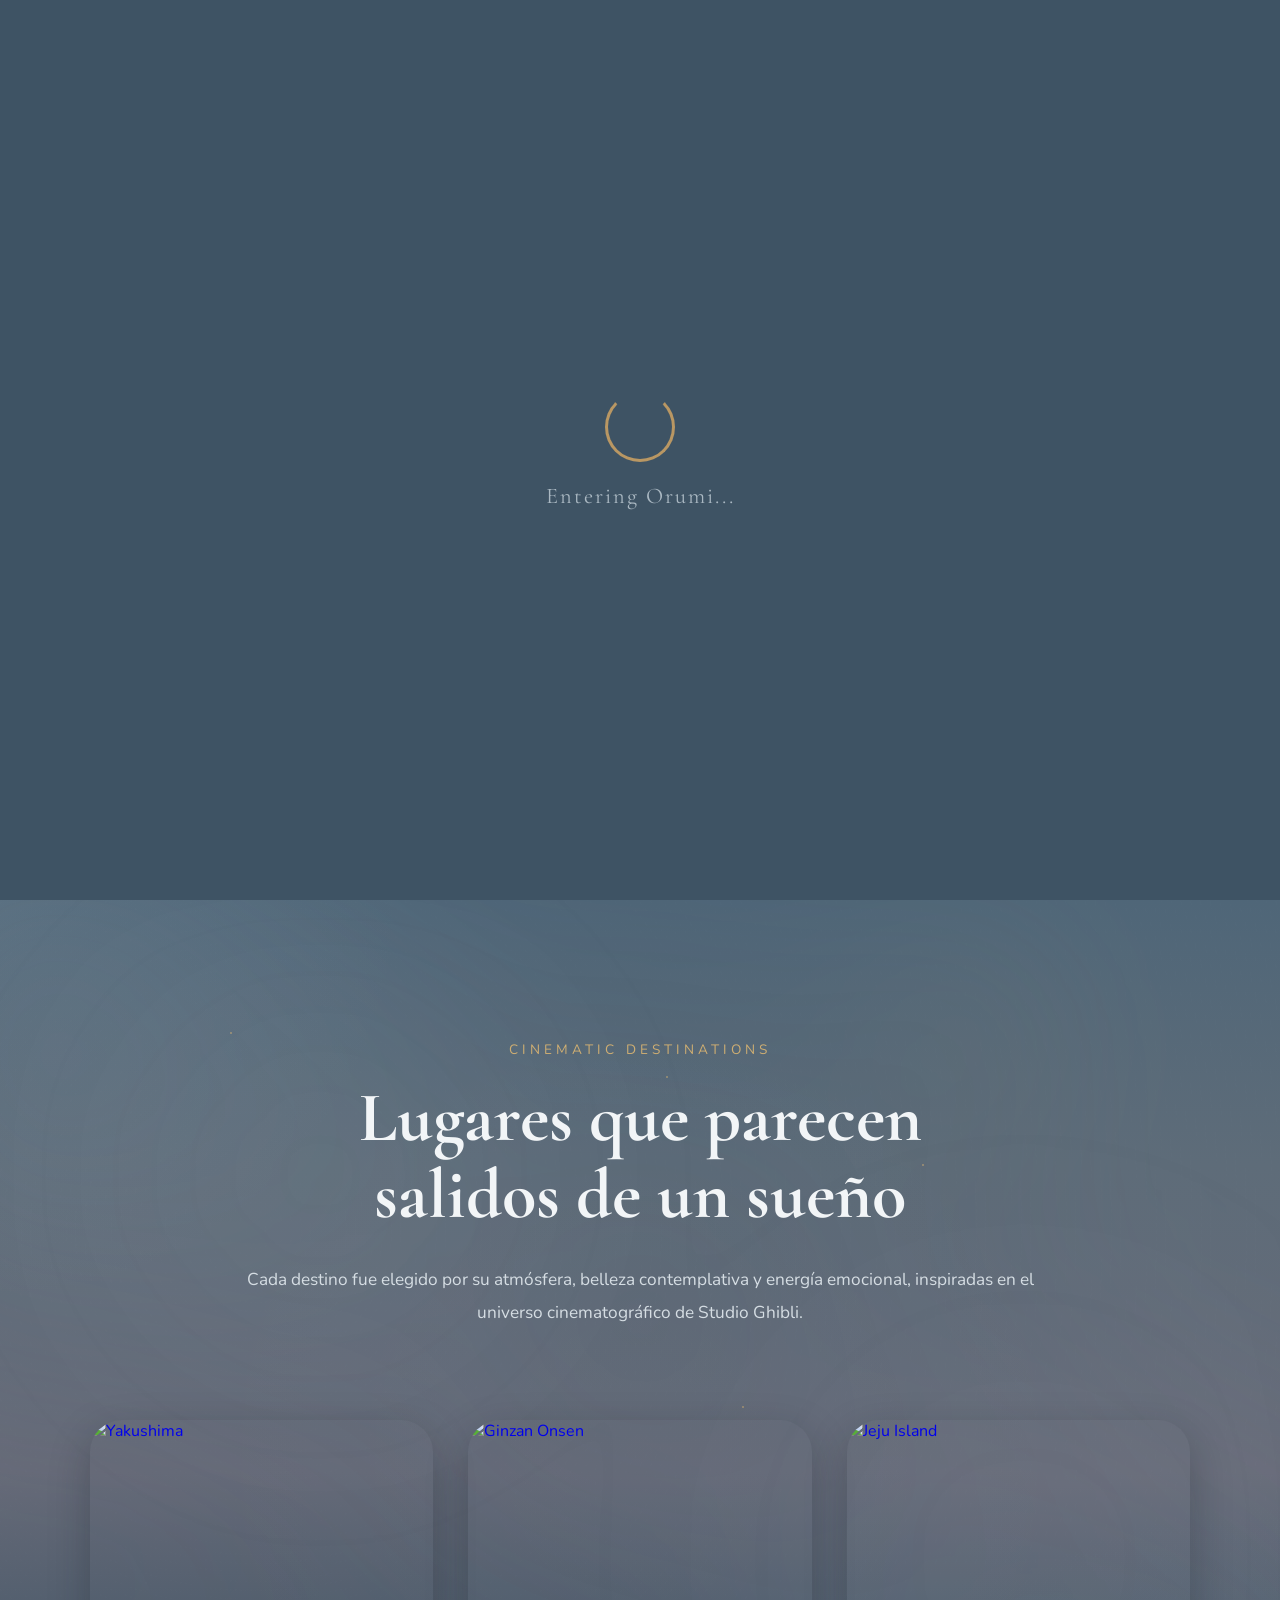
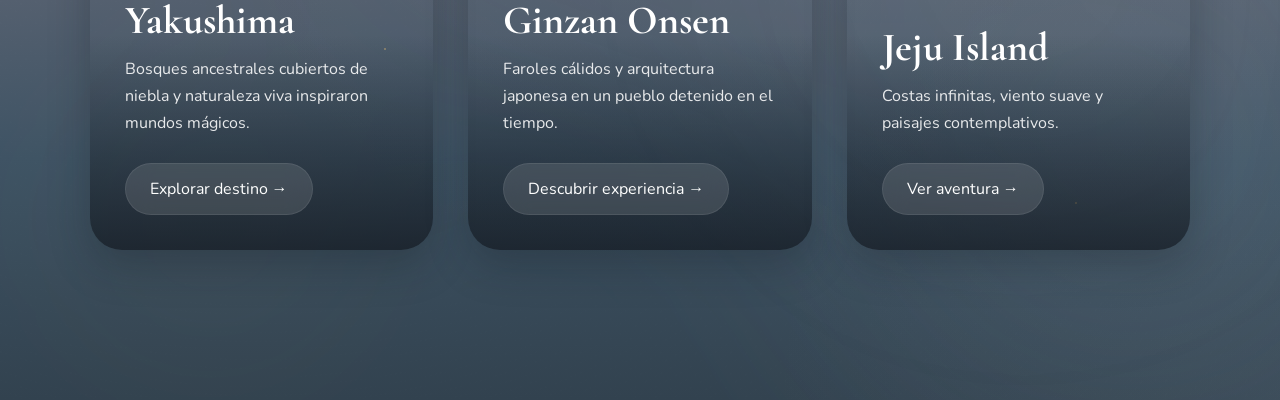
==== commit 5d0f0e1c: "Update index.html" ====
--- a/index.html
+++ b/index.html
@@ -127,24 +127,22 @@
 
   <section class="destinations">
 
-    <!-- ================= ATMOSPHERE ================= -->
-
-    <div class="film-grain"></div>
-
-    <div class="vignette"></div>
-
-    <div class="gold-particles">
-
-      <span></span>
-      <span></span>
-      <span></span>
-      <span></span>
-      <span></span>
-      <span></span>
-      <span></span>
-      <span></span>
-
-    </div>
+  <!-- ================= ATMOSPHERE ================= -->
+
+  <div class="film-grain"></div>
+
+  <div class="ambient-fog"></div>
+
+  <div class="gold-particles">
+
+    <span></span>
+    <span></span>
+    <span></span>
+    <span></span>
+    <span></span>
+    <span></span>
+
+  </div>
 
     <!-- ================= INTRO ================= -->
 
--- a/style.css
+++ b/style.css
@@ -14,7 +14,7 @@
 
 body{
   font-family:'Nunito', sans-serif;
-  background:#ece2d3;
+  background:#3E5364;
   overflow-x:hidden;
   color:white;
 }
@@ -26,7 +26,7 @@
 .loader{
   position:fixed;
   inset:0;
-  background:#ece2d3;
+  background:#3E5364;
   display:flex;
   flex-direction:column;
   justify-content:center;
@@ -43,7 +43,7 @@
 .flower{
   width:70px;
   height:70px;
-  border:3px solid #d8b38a;
+  border:3px solid #B99763;
   border-top-color:transparent;
   border-radius:50%;
   animation:spin 2s linear infinite;
@@ -58,7 +58,7 @@
 
 .loader p{
   font-family:'Cormorant Garamond', serif;
-  color:#2d2d2d;
+  color:#AAB8C2;
   font-size:1.4rem;
   letter-spacing:2px;
 }
@@ -80,7 +80,7 @@
   background:
     linear-gradient(
       to bottom,
-      rgba(0,0,0,0.35),
+      rgba(18,24,32,0.42),
       transparent
     );
 
@@ -120,7 +120,7 @@
   height:100vh;
 
   background:
-    rgba(15,15,15,0.96);
+    rgba(18,24,32,0.95);
 
   backdrop-filter:blur(20px);
 
@@ -144,7 +144,7 @@
 }
 
 .menu a:hover{
-  background:rgba(255,255,255,0.08);
+  background:rgba(255,255,255,0.06);
   padding-left:55px;
 }
 
@@ -164,8 +164,8 @@
 
   background:
     linear-gradient(
-      rgba(0,0,0,0.45),
-      rgba(0,0,0,0.55)
+      rgba(18,24,32,0.42),
+      rgba(18,24,32,0.58)
     ),
     url('img/sunset-train.jpg');
 
@@ -192,7 +192,7 @@
   bottom:-1px;
 
   width:100%;
-  height:240px;
+  height:260px;
 
   z-index:2;
 
@@ -200,11 +200,11 @@
 
     linear-gradient(
       to bottom,
-      rgba(236,226,211,0) 0%,
-      rgba(236,226,211,0.12) 20%,
-      rgba(236,226,211,0.4) 40%,
-      rgba(236,226,211,0.82) 72%,
-      #ece2d3 100%
+      rgba(62,83,100,0) 0%,
+      rgba(62,83,100,0.15) 18%,
+      rgba(62,83,100,0.42) 42%,
+      rgba(62,83,100,0.78) 68%,
+      #3E5364 100%
     );
 
   pointer-events:none;
@@ -221,14 +221,14 @@
   background:
     radial-gradient(
       circle at 30% 60%,
-      rgba(255,255,255,0.06),
-      transparent 40%
-    ),
-
-    radial-gradient(
-      circle at 80% 40%,
       rgba(255,255,255,0.05),
       transparent 40%
+    ),
+
+    radial-gradient(
+      circle at 80% 40%,
+      rgba(255,255,255,0.04),
+      transparent 40%
     );
 
   animation:fogMove 20s linear infinite;
@@ -260,7 +260,7 @@
   background:
     radial-gradient(
       circle at 50% 70%,
-      rgba(255,180,120,0.18),
+      rgba(170,184,194,0.10),
       transparent 45%
     );
 
@@ -288,7 +288,7 @@
   font-family:'Cormorant Garamond', serif;
   font-size:2rem;
   margin-bottom:20px;
-  color:#f5e5d0;
+  color:#D7E1E8;
 }
 
 .hero h1{
@@ -306,20 +306,20 @@
   padding:16px 40px;
   border:none;
   border-radius:50px;
-  background:#d8b38a;
+  background:#B99763;
   color:white;
   cursor:pointer;
   transition:.4s;
 
   box-shadow:
-    0 15px 30px rgba(0,0,0,0.25);
+    0 15px 30px rgba(18,24,32,0.28);
 
   font-size:1rem;
 }
 
 .btn:hover{
   transform:translateY(-6px);
-  background:#c89a6c;
+  background:#CFAE72;
 }
 
 /* ================================================= */
@@ -337,7 +337,7 @@
 .particles span{
   width:6px;
   height:6px;
-  background:rgba(255,255,255,0.4);
+  background:rgba(255,255,255,0.25);
 }
 
 @keyframes float{
@@ -365,11 +365,13 @@
   background:
     radial-gradient(
       circle,
-      #ffdede,
-      #ffbaba
+      #748592,
+      #5E6C79
     );
 
   border-radius:60% 40% 70% 30%;
+
+  opacity:.35;
 
   animation:leafFall linear infinite;
 }
@@ -389,7 +391,7 @@
       translateY(120vh)
       rotate(360deg);
 
-    opacity:1;
+    opacity:.35;
   }
 }
 
@@ -424,36 +426,40 @@
 
   overflow:hidden;
 
+  isolation:isolate;
+
   background:
 
     radial-gradient(
       circle at top left,
-      rgba(255,255,255,0.55),
-      transparent 28%
+      rgba(170,184,194,0.10),
+      transparent 24%
     ),
 
     radial-gradient(
       circle at bottom right,
-      rgba(255,210,170,0.22),
+      rgba(111,129,145,0.12),
       transparent 30%
     ),
 
     radial-gradient(
       circle at center,
-      rgba(255,255,255,0.16),
-      transparent 60%
+      rgba(255,255,255,0.025),
+      transparent 55%
     ),
 
     linear-gradient(
       180deg,
-      #ece2d3 0%,
-      #e5d7c4 45%,
-      #dfcfba 100%
+      #4F6678 0%,
+      #5E6C79 24%,
+      #666A78 52%,
+      #3E5364 78%,
+      #32424F 100%
     );
 }
 
 /* ================================================= */
-/* ================= TEXTURE LAYER ================= */
+/* ================= WASHI TEXTURE ================= */
 /* ================================================= */
 
 .destinations::before{
@@ -464,68 +470,302 @@
 
   inset:0;
 
-  background:
-
-    url("https://www.transparenttextures.com/patterns/rice-paper-3.png"),
-
-    radial-gradient(
-      circle at top,
-      rgba(255,255,255,0.12),
-      transparent 40%
+  z-index:0;
+
+  background:
+
+    repeating-radial-gradient(
+      circle at 20% 30%,
+      rgba(255,255,255,0.018) 0px,
+      rgba(255,255,255,0.018) 1px,
+      transparent 2px,
+      transparent 9px
+    ),
+
+    repeating-linear-gradient(
+      90deg,
+      rgba(255,255,255,0.01) 0px,
+      rgba(255,255,255,0.01) 1px,
+      transparent 2px,
+      transparent 5px
+    ),
+
+    repeating-linear-gradient(
+      0deg,
+      rgba(0,0,0,0.015) 0px,
+      rgba(0,0,0,0.015) 1px,
+      transparent 3px,
+      transparent 7px
+    ),
+
+    url("https://www.transparenttextures.com/patterns/rice-paper-3.png");
+
+  opacity:.4;
+
+  mix-blend-mode:soft-light;
+
+  pointer-events:none;
+}
+
+/* ================================================= */
+/* ================= ATMOSPHERIC INK =============== */
+/* ================================================= */
+
+.destinations::after{
+
+  content:"";
+
+  position:absolute;
+
+  inset:-10%;
+
+  z-index:0;
+
+  background:
+
+    radial-gradient(
+      circle at 12% 20%,
+      rgba(111,129,145,0.18),
+      transparent 28%
+    ),
+
+    radial-gradient(
+      circle at 82% 72%,
+      rgba(170,184,194,0.10),
+      transparent 32%
+    ),
+
+    radial-gradient(
+      circle at 50% 40%,
+      rgba(62,83,100,0.16),
+      transparent 50%
+    ),
+
+    radial-gradient(
+      circle at 72% 18%,
+      rgba(207,174,114,0.06),
+      transparent 12%
+    ),
+
+    radial-gradient(
+      circle at 22% 78%,
+      rgba(185,151,99,0.05),
+      transparent 16%
     );
 
-  opacity:.45;
+  filter:blur(70px);
+
+  opacity:.95;
+
+  animation:
+    atmosphereMove 26s ease-in-out infinite alternate;
+
+  pointer-events:none;
+}
+
+@keyframes atmosphereMove{
+
+  from{
+    transform:
+      translateY(0px)
+      translateX(0px)
+      scale(1);
+  }
+
+  to{
+    transform:
+      translateY(-10px)
+      translateX(6px)
+      scale(1.03);
+  }
+}
+
+/* ================================================= */
+/* ================= FILM GRAIN ==================== */
+/* ================================================= */
+
+.film-grain{
+
+  position:absolute;
+
+  inset:0;
+
+  z-index:1;
+
+  opacity:.06;
 
   mix-blend-mode:soft-light;
 
+  background-image:
+    url("https://www.transparenttextures.com/patterns/asfalt-dark.png");
+
   pointer-events:none;
-}
-
-/* ================================================= */
-/* ================= AMBIENT LIGHT ================= */
-/* ================================================= */
-
-.destinations::after{
-
-  content:"";
+
+  animation:
+    grainMove .25s steps(2) infinite;
+}
+
+@keyframes grainMove{
+
+  0%{
+    transform:translate(0,0);
+  }
+
+  25%{
+    transform:translate(-1px,1px);
+  }
+
+  50%{
+    transform:translate(1px,-1px);
+  }
+
+  75%{
+    transform:translate(1px,1px);
+  }
+
+  100%{
+    transform:translate(0,0);
+  }
+}
+
+/* ================================================= */
+/* ================= AMBIENT FOG =================== */
+/* ================================================= */
+
+.ambient-fog{
 
   position:absolute;
 
   inset:0;
 
-  background:
-
-    radial-gradient(
-      circle at 20% 30%,
-      rgba(255,240,220,0.22),
-      transparent 20%
-    ),
-
-    radial-gradient(
-      circle at 80% 70%,
-      rgba(255,220,180,0.16),
-      transparent 25%
-    ),
-
-    radial-gradient(
-      circle at center,
-      rgba(255,255,255,0.06),
-      transparent 60%
+  z-index:1;
+
+  background:
+
+    radial-gradient(
+      circle at 25% 25%,
+      rgba(255,255,255,0.04),
+      transparent 30%
+    ),
+
+    radial-gradient(
+      circle at 80% 60%,
+      rgba(255,255,255,0.025),
+      transparent 38%
     );
 
-  animation:ambientMove 14s ease-in-out infinite alternate;
+  filter:blur(40px);
+
+  animation:
+    fogMoveAmbient 20s ease-in-out infinite alternate;
 
   pointer-events:none;
 }
 
-@keyframes ambientMove{
+@keyframes fogMoveAmbient{
 
   from{
-    transform:translateY(0px);
+    transform:translateX(0px);
   }
 
   to{
-    transform:translateY(-12px);
+    transform:translateX(-12px);
+  }
+}
+
+/* ================================================= */
+/* ================= GOLD PARTICLES ================ */
+/* ================================================= */
+
+.gold-particles{
+
+  position:absolute;
+
+  inset:0;
+
+  z-index:1;
+
+  overflow:hidden;
+
+  pointer-events:none;
+}
+
+.gold-particles span{
+
+  position:absolute;
+
+  width:2px;
+  height:2px;
+
+  border-radius:50%;
+
+  background:#CFAE72;
+
+  box-shadow:
+    0 0 8px rgba(207,174,114,0.25);
+
+  opacity:.6;
+
+  animation:
+    particleFloat linear infinite;
+}
+
+.gold-particles span:nth-child(1){
+  top:12%;
+  left:18%;
+  animation-duration:18s;
+}
+
+.gold-particles span:nth-child(2){
+  top:24%;
+  left:72%;
+  animation-duration:22s;
+}
+
+.gold-particles span:nth-child(3){
+  top:68%;
+  left:30%;
+  animation-duration:20s;
+}
+
+.gold-particles span:nth-child(4){
+  top:82%;
+  left:84%;
+  animation-duration:26s;
+}
+
+.gold-particles span:nth-child(5){
+  top:46%;
+  left:58%;
+  animation-duration:24s;
+}
+
+.gold-particles span:nth-child(6){
+  top:16%;
+  left:52%;
+  animation-duration:19s;
+}
+
+@keyframes particleFloat{
+
+  from{
+    transform:
+      translateY(0px)
+      scale(1);
+
+    opacity:.2;
+  }
+
+  50%{
+    opacity:.7;
+  }
+
+  to{
+    transform:
+      translateY(-12px)
+      scale(1.25);
+
+    opacity:.18;
   }
 }
 
@@ -548,7 +788,7 @@
 }
 
 .section-mini{
-  color:#b8895d;
+  color:#CFAE72;
   letter-spacing:4px;
   text-transform:uppercase;
   font-size:.85rem;
@@ -559,12 +799,12 @@
   font-family:'Cormorant Garamond', serif;
   font-size:4.4rem;
   line-height:1.1;
-  color:#2f241d;
+  color:#F2F5F7;
   margin-bottom:30px;
 }
 
 .section-text{
-  color:#5f5650;
+  color:#D5DDE3;
   line-height:1.9;
   font-size:1.08rem;
 }
@@ -604,7 +844,7 @@
   text-decoration:none;
 
   box-shadow:
-    0 15px 40px rgba(0,0,0,0.08);
+    0 15px 40px rgba(18,24,32,0.28);
 
   transition:.7s;
 }
@@ -615,7 +855,7 @@
     scale(1.01);
 
   box-shadow:
-    0 30px 70px rgba(0,0,0,0.14);
+    0 30px 70px rgba(18,24,32,0.42);
 }
 
 /* ================================================= */
@@ -636,7 +876,7 @@
   background:
     linear-gradient(
       to top,
-      rgba(0,0,0,0.72),
+      rgba(18,24,32,0.72),
       transparent 50%
     );
 }
@@ -693,21 +933,21 @@
   border-radius:50px;
 
   background:
+    rgba(255,255,255,0.12);
+
+  backdrop-filter:blur(12px);
+
+  color:white;
+
+  transition:.4s;
+
+  border:
+    1px solid rgba(255,255,255,0.08);
+}
+
+.destination-btn:hover{
+  background:
     rgba(255,255,255,0.18);
-
-  backdrop-filter:blur(12px);
-
-  color:white;
-
-  transition:.4s;
-
-  border:
-    1px solid rgba(255,255,255,0.18);
-}
-
-.destination-btn:hover{
-  background:
-    rgba(255,255,255,0.28);
 
   transform:translateX(5px);
 }
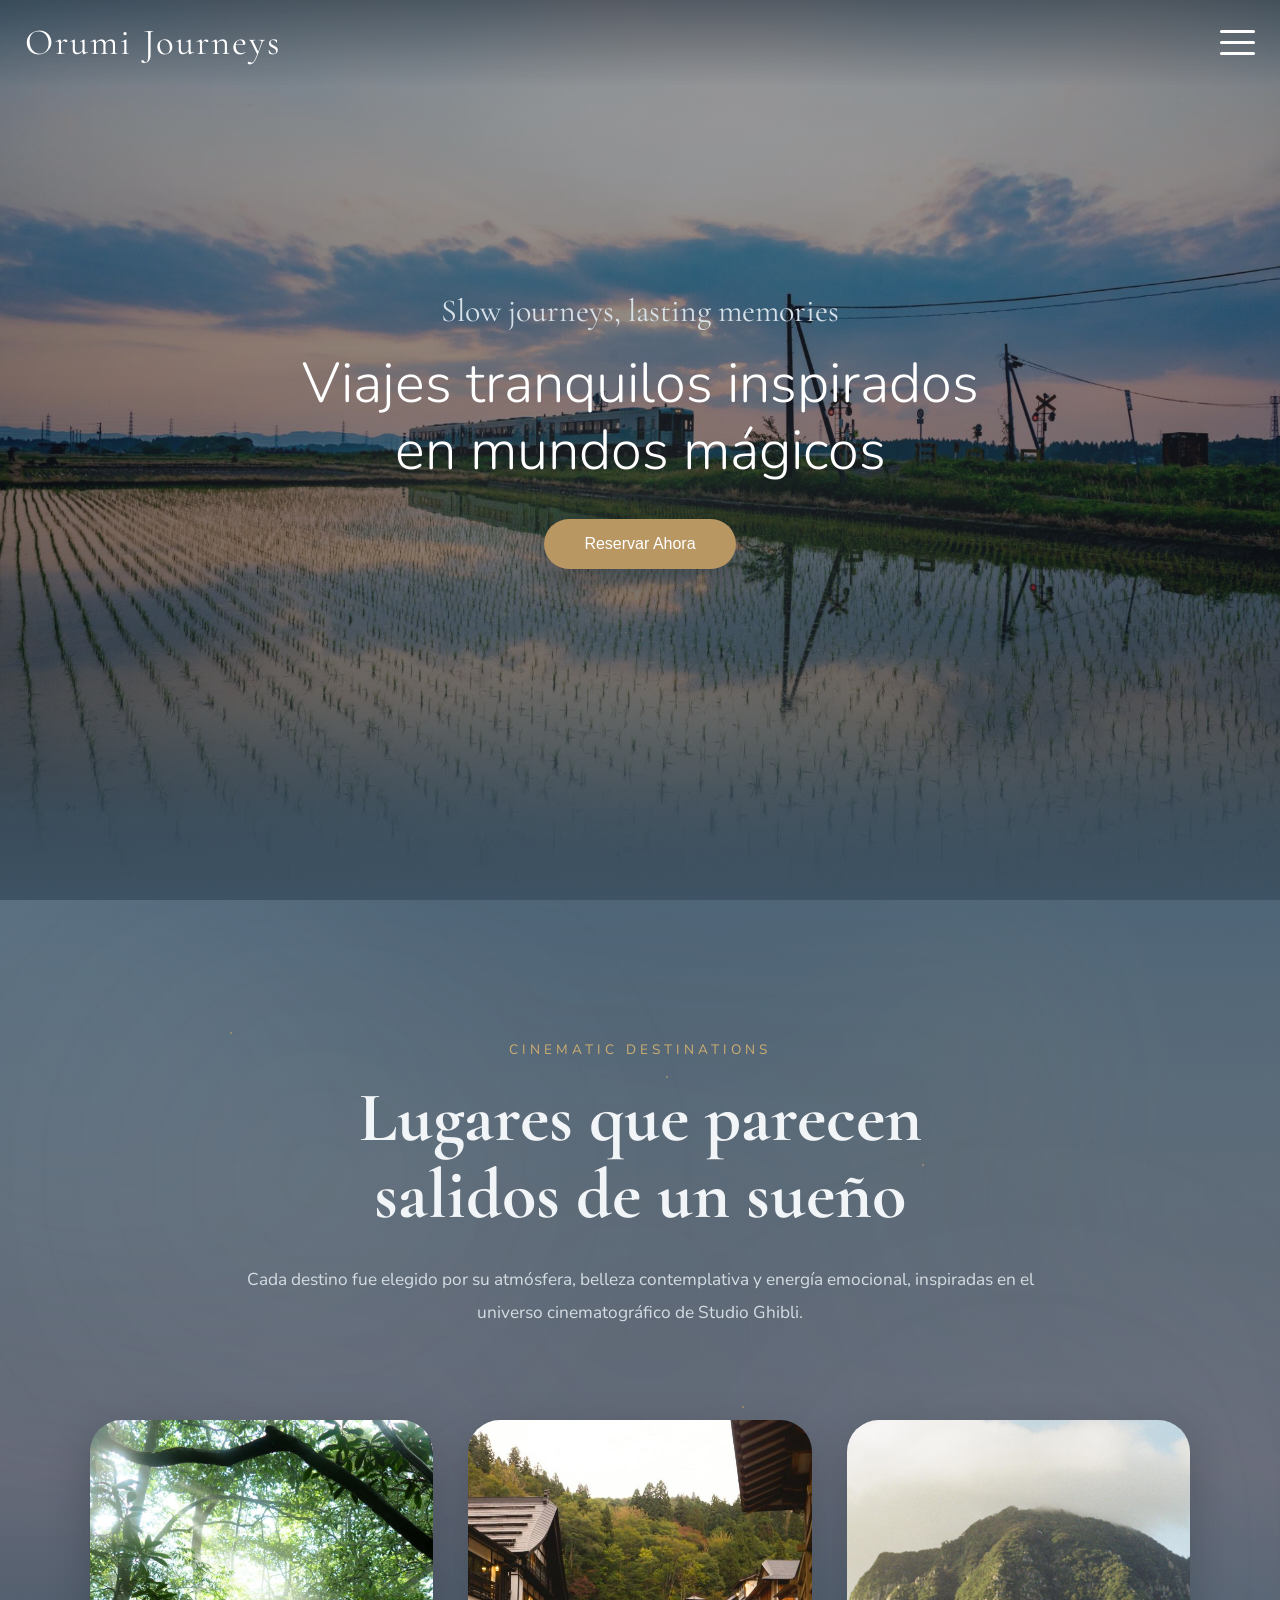
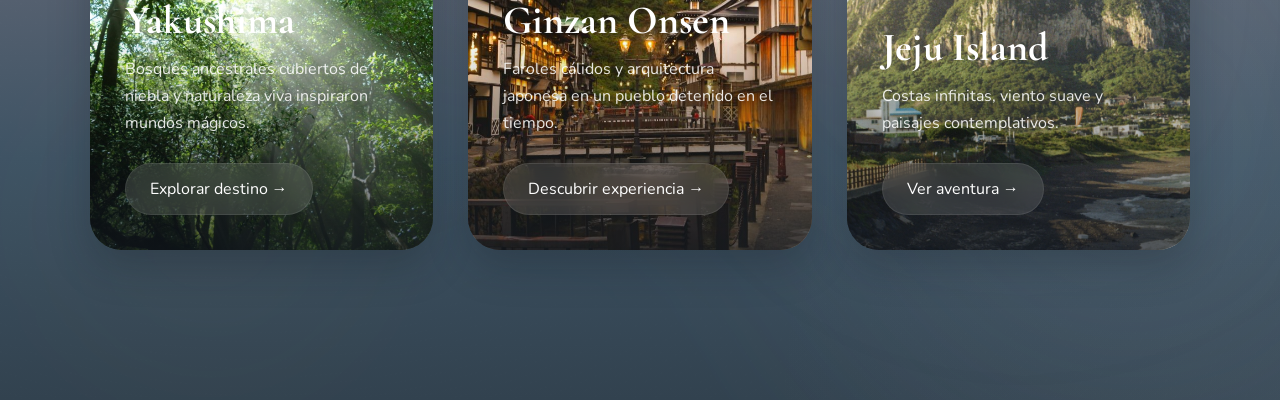
==== commit 234661ed: "Update index.html" ====
--- a/index.html
+++ b/index.html
@@ -183,7 +183,7 @@
         <div class="destination-image">
 
           <img
-            src="https://images.unsplash.com/photo-1506744038136-46273834b3fb?q=80&w=1600&auto=format&fit=crop"
+            src="img/yakushima.jpg"
             alt="Yakushima"
           >
 
@@ -216,7 +216,7 @@
         <div class="destination-image">
 
           <img
-            src="https://images.unsplash.com/photo-1516483638261-f4dbaf036963?q=80&w=1600&auto=format&fit=crop"
+            src="img/ginzan.jpg"
             alt="Ginzan Onsen"
           >
 
@@ -249,7 +249,7 @@
         <div class="destination-image">
 
           <img
-            src="https://images.unsplash.com/photo-1507525428034-b723cf961d3e?q=80&w=1600&auto=format&fit=crop"
+            src="img/jeju.jpg"
             alt="Jeju Island"
           >
 
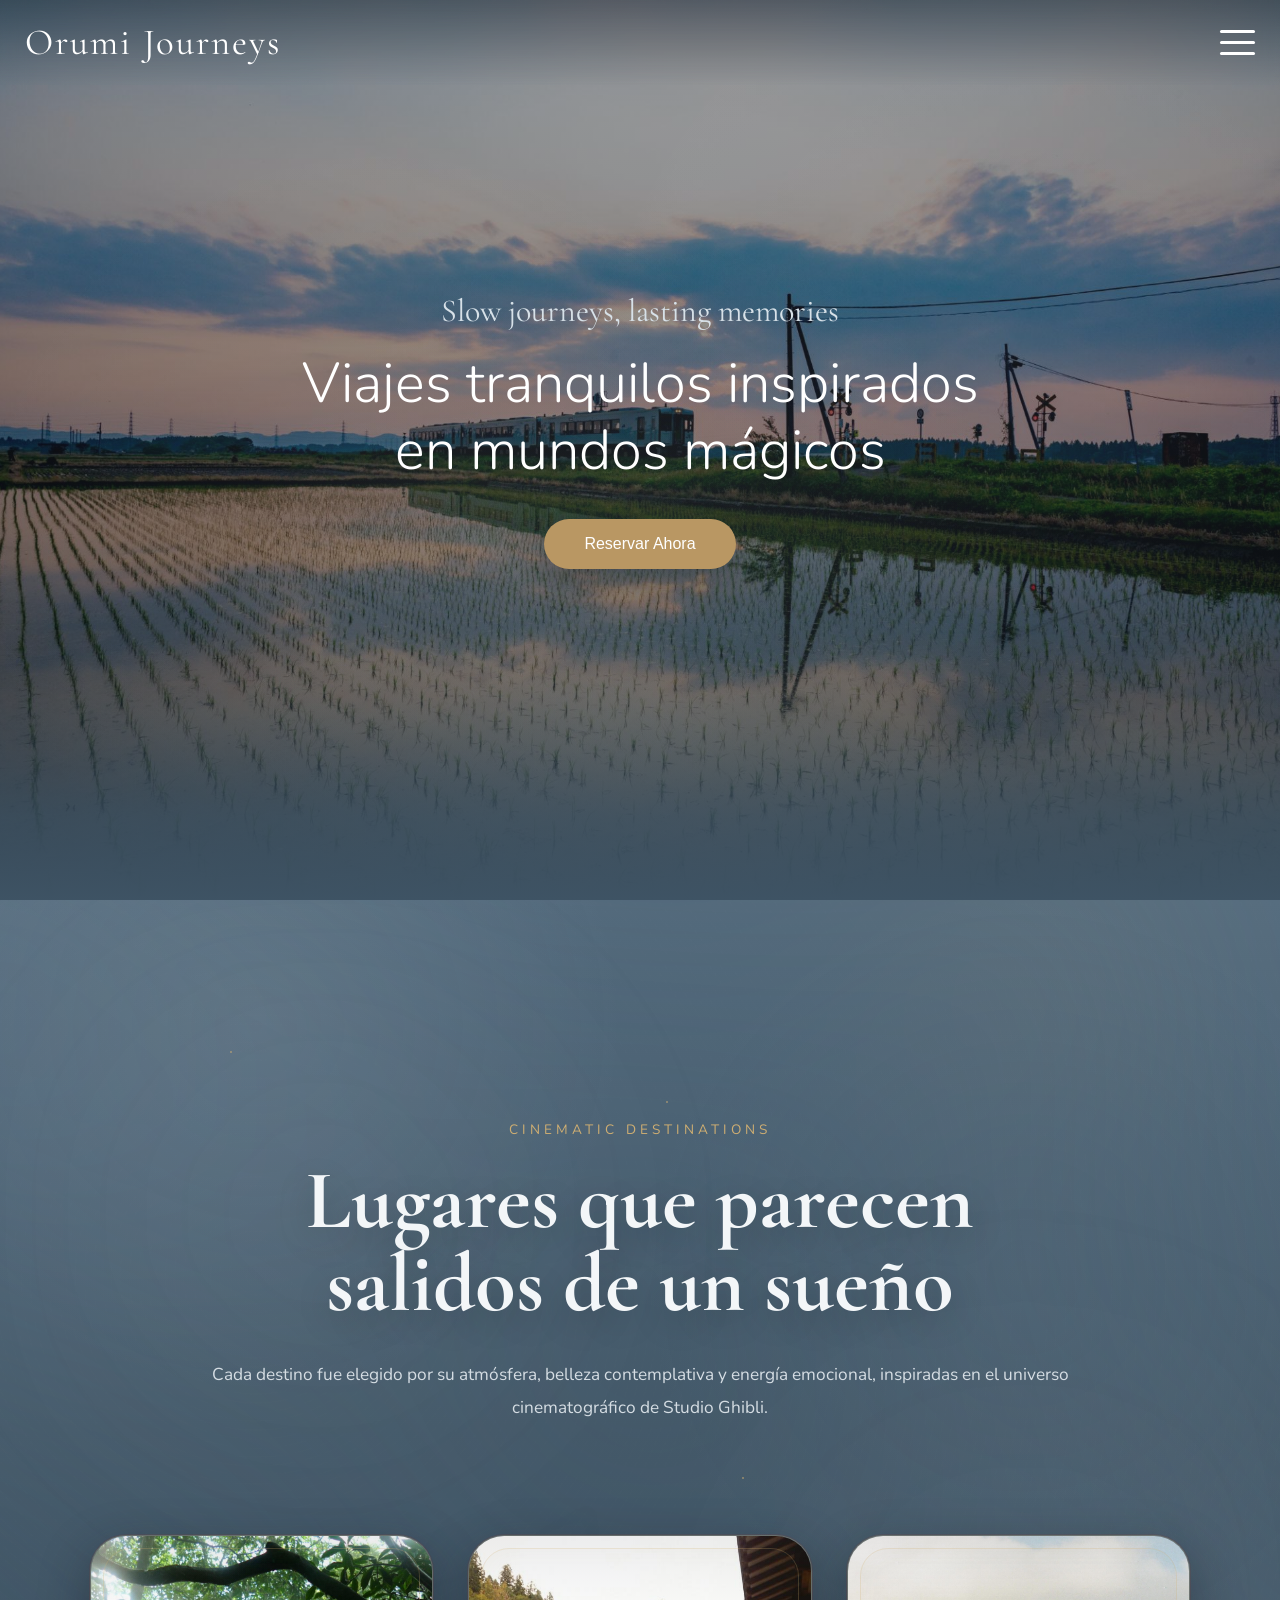
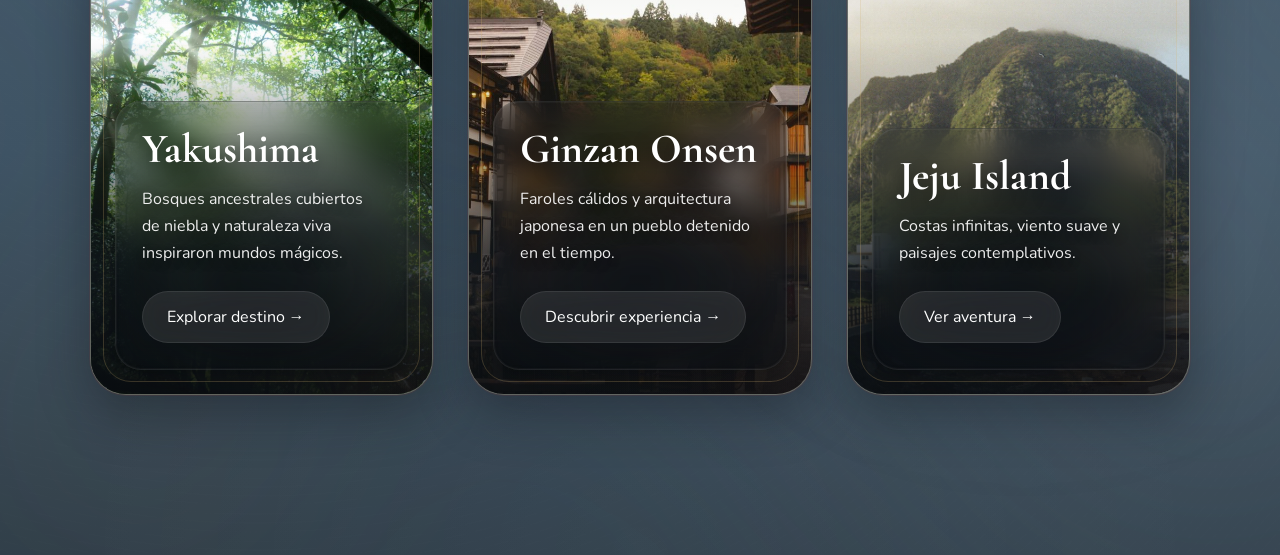
==== commit 81ed3390: "Update index.html" ====
--- a/index.html
+++ b/index.html
@@ -73,13 +73,13 @@
 
       <a href="index.html">Inicio</a>
 
-      <a href="#">Destinos</a>
-
-      <a href="#">Reserva</a>
-
-      <a href="#">Sobre Nosotros</a>
-
-      <a href="#">Contacto</a>
+      <a href="destinations.html">Destinos</a>
+
+      <a href="book-now.html">Reserva</a>
+
+      <a href="about-us.html">Sobre Nosotros</a>
+
+      <a href="contact-us.html">Contacto</a>
 
     </nav>
 
--- a/style.css
+++ b/style.css
@@ -120,7 +120,7 @@
   height:100vh;
 
   background:
-    rgba(18,24,32,0.95);
+    rgba(18,24,32,0.96);
 
   backdrop-filter:blur(20px);
 
@@ -421,8 +421,8 @@
   position:relative;
 
   padding:
-    140px 7%
-    150px;
+    220px 7%
+    160px;
 
   overflow:hidden;
 
@@ -431,30 +431,30 @@
   background:
 
     radial-gradient(
-      circle at top left,
-      rgba(170,184,194,0.10),
+      circle at 20% 10%,
+      rgba(170,184,194,0.12),
       transparent 24%
     ),
 
     radial-gradient(
-      circle at bottom right,
-      rgba(111,129,145,0.12),
-      transparent 30%
-    ),
-
-    radial-gradient(
-      circle at center,
-      rgba(255,255,255,0.025),
-      transparent 55%
+      circle at 80% 30%,
+      rgba(111,129,145,0.14),
+      transparent 28%
+    ),
+
+    radial-gradient(
+      circle at 50% 100%,
+      rgba(255,255,255,0.04),
+      transparent 40%
     ),
 
     linear-gradient(
       180deg,
-      #4F6678 0%,
-      #5E6C79 24%,
-      #666A78 52%,
-      #3E5364 78%,
-      #32424F 100%
+      #566D7F 0%,
+      #4F6678 18%,
+      #465B6B 42%,
+      #3E5364 68%,
+      #2E3D49 100%
     );
 }
 
@@ -500,7 +500,7 @@
 
     url("https://www.transparenttextures.com/patterns/rice-paper-3.png");
 
-  opacity:.4;
+  opacity:.42;
 
   mix-blend-mode:soft-light;
 
@@ -517,7 +517,7 @@
 
   position:absolute;
 
-  inset:-10%;
+  inset:-20%;
 
   z-index:0;
 
@@ -525,40 +525,40 @@
 
     radial-gradient(
       circle at 12% 20%,
-      rgba(111,129,145,0.18),
-      transparent 28%
+      rgba(111,129,145,0.24),
+      transparent 26%
     ),
 
     radial-gradient(
       circle at 82% 72%,
-      rgba(170,184,194,0.10),
+      rgba(170,184,194,0.14),
       transparent 32%
     ),
 
     radial-gradient(
       circle at 50% 40%,
-      rgba(62,83,100,0.16),
-      transparent 50%
+      rgba(62,83,100,0.28),
+      transparent 52%
     ),
 
     radial-gradient(
       circle at 72% 18%,
-      rgba(207,174,114,0.06),
+      rgba(207,174,114,0.10),
       transparent 12%
     ),
 
     radial-gradient(
       circle at 22% 78%,
-      rgba(185,151,99,0.05),
+      rgba(185,151,99,0.08),
       transparent 16%
     );
 
-  filter:blur(70px);
-
-  opacity:.95;
+  filter:blur(100px);
+
+  opacity:1;
 
   animation:
-    atmosphereMove 26s ease-in-out infinite alternate;
+    atmosphereMove 30s ease-in-out infinite alternate;
 
   pointer-events:none;
 }
@@ -778,13 +778,13 @@
   position:relative;
   z-index:2;
 
-  max-width:850px;
+  max-width:900px;
 
   margin:auto;
 
   text-align:center;
 
-  margin-bottom:90px;
+  margin-bottom:110px;
 }
 
 .section-mini{
@@ -796,11 +796,19 @@
 }
 
 .section-title{
+
   font-family:'Cormorant Garamond', serif;
-  font-size:4.4rem;
-  line-height:1.1;
-  color:#F2F5F7;
-  margin-bottom:30px;
+
+  font-size:5.2rem;
+
+  line-height:1;
+
+  color:#F3F6F8;
+
+  margin-bottom:34px;
+
+  text-shadow:
+    0 10px 35px rgba(0,0,0,0.22);
 }
 
 .section-text{
@@ -831,31 +839,109 @@
 /* ================================================= */
 
 .destination-card{
+
   position:relative;
 
   overflow:hidden;
 
-  border-radius:32px;
-
-  min-height:430px;
+  border-radius:36px;
+
+  min-height:460px;
 
   display:block;
 
   text-decoration:none;
 
+  background:
+    rgba(255,255,255,0.02);
+
+  border:
+    1px solid rgba(207,174,114,0.24);
+
   box-shadow:
-    0 15px 40px rgba(18,24,32,0.28);
-
-  transition:.7s;
+
+    0 0 0 1px rgba(140,60,50,0.16),
+
+    0 18px 50px rgba(18,24,32,0.42),
+
+    inset 0 0 0 1px rgba(255,255,255,0.04);
+
+  transition:
+    transform .8s ease,
+    box-shadow .8s ease,
+    border .8s ease;
+
+  isolation:isolate;
+
+  backdrop-filter:blur(2px);
 }
 
 .destination-card:hover{
+
   transform:
-    translateY(-10px)
-    scale(1.01);
+    translateY(-14px)
+    scale(1.02);
+
+  border:
+    1px solid rgba(207,174,114,0.46);
 
   box-shadow:
-    0 30px 70px rgba(18,24,32,0.42);
+
+    0 0 0 1px rgba(160,70,60,0.22),
+
+    0 35px 80px rgba(18,24,32,0.56),
+
+    0 0 35px rgba(185,151,99,0.14);
+}
+
+/* ================================================= */
+/* ================= ASIAN FRAME =================== */
+/* ================================================= */
+
+.destination-card::before{
+
+  content:"";
+
+  position:absolute;
+
+  inset:12px;
+
+  border-radius:28px;
+
+  border:
+    1px solid rgba(207,174,114,0.24);
+
+  z-index:5;
+
+  pointer-events:none;
+
+  box-shadow:
+    inset 0 0 25px rgba(185,151,99,0.04);
+}
+
+.destination-card::after{
+
+  content:"";
+
+  position:absolute;
+
+  inset:0;
+
+  background:
+
+    linear-gradient(
+      135deg,
+      rgba(120,30,20,0.08),
+      transparent 28%,
+      transparent 70%,
+      rgba(120,30,20,0.05)
+    );
+
+  z-index:1;
+
+  pointer-events:none;
+
+  mix-blend-mode:screen;
 }
 
 /* ================================================= */
@@ -868,19 +954,41 @@
 }
 
 .destination-image::after{
+
   content:"";
 
   position:absolute;
+
   inset:0;
 
   background:
+
+    /* ================= TOP ATMOSPHERE ================= */
+
+    linear-gradient(
+      to bottom,
+      rgba(18,24,32,0.08),
+      transparent 22%
+    ),
+
+    /* ================= CENTER SOFT FOG ================= */
+
+    radial-gradient(
+      circle at 50% 75%,
+      rgba(18,24,32,0.18),
+      transparent 45%
+    ),
+
+    /* ================= MAIN CINEMATIC SHADOW ================= */
+
     linear-gradient(
       to top,
-      rgba(18,24,32,0.72),
-      transparent 50%
+      rgba(10,14,18,0.92) 0%,
+      rgba(18,24,32,0.76) 28%,
+      rgba(18,24,32,0.22) 58%,
+      transparent 78%
     );
 }
-
 .destination-image img{
   width:100%;
   height:100%;
@@ -897,25 +1005,97 @@
 /* ================================================= */
 
 .destination-content{
-  position:absolute;
-  bottom:0;
-  left:0;
-  width:100%;
-  padding:35px;
-  z-index:3;
+
+  position:absolute;
+
+  left:24px;
+  right:24px;
+  bottom:24px;
+
+  padding:26px;
+
+  border-radius:26px;
+
+  z-index:4;
+
+  background:
+
+    linear-gradient(
+      to bottom,
+      rgba(18,24,32,0.20),
+      rgba(10,14,18,0.45)
+    );
+
+  backdrop-filter:blur(14px);
+
+  border:
+    1px solid rgba(255,255,255,0.08);
+
+  box-shadow:
+
+    0 10px 30px rgba(0,0,0,0.22),
+
+    inset 0 0 0 1px rgba(255,255,255,0.03);
+}
+
+/* ================================================= */
+/* ================= TEXT BACKDROP ================= */
+/* ================================================= */
+
+.destination-content::before{
+
+  content:"";
+
+  position:absolute;
+
+  left:-10%;
+  bottom:-20px;
+
+  width:120%;
+  height:220px;
+
+  background:
+
+    radial-gradient(
+      ellipse at center,
+      rgba(10,14,18,0.55),
+      transparent 72%
+    );
+
+  filter:blur(24px);
+
+  z-index:-1;
+
+  pointer-events:none;
 }
 
 .destination-content h3{
+
   font-family:'Cormorant Garamond', serif;
-  font-size:2.5rem;
-  margin-bottom:12px;
+
+  font-size:2.6rem;
+
+  line-height:1.05;
+
+  margin-bottom:14px;
+
   color:white;
+
+  text-shadow:
+
+    0 6px 18px rgba(0,0,0,0.55);
 }
 
 .destination-content p{
-  color:rgba(255,255,255,0.88);
+
+  color:rgba(255,255,255,0.92);
+
   line-height:1.7;
-  margin-bottom:25px;
+
+  margin-bottom:24px;
+
+  text-shadow:
+    0 4px 12px rgba(0,0,0,0.45);
 }
 
 /* ================================================= */
@@ -923,8 +1103,11 @@
 /* ================================================= */
 
 .destination-btn{
+
   display:inline-flex;
+
   align-items:center;
+
   gap:10px;
 
   padding:
@@ -933,9 +1116,9 @@
   border-radius:50px;
 
   background:
-    rgba(255,255,255,0.12);
-
-  backdrop-filter:blur(12px);
+    rgba(255,255,255,0.10);
+
+  backdrop-filter:blur(10px);
 
   color:white;
 
@@ -943,6 +1126,8 @@
 
   border:
     1px solid rgba(255,255,255,0.08);
+
+  width:fit-content;
 }
 
 .destination-btn:hover{
@@ -980,16 +1165,16 @@
 
   .destinations{
     padding:
-      100px 6%
+      170px 6%
       120px;
   }
 
   .section-title{
-    font-size:2.8rem;
+    font-size:3.4rem;
   }
 
   .destination-card{
-    min-height:340px;
-  }
-
-}
+    min-height:360px;
+  }
+
+}
